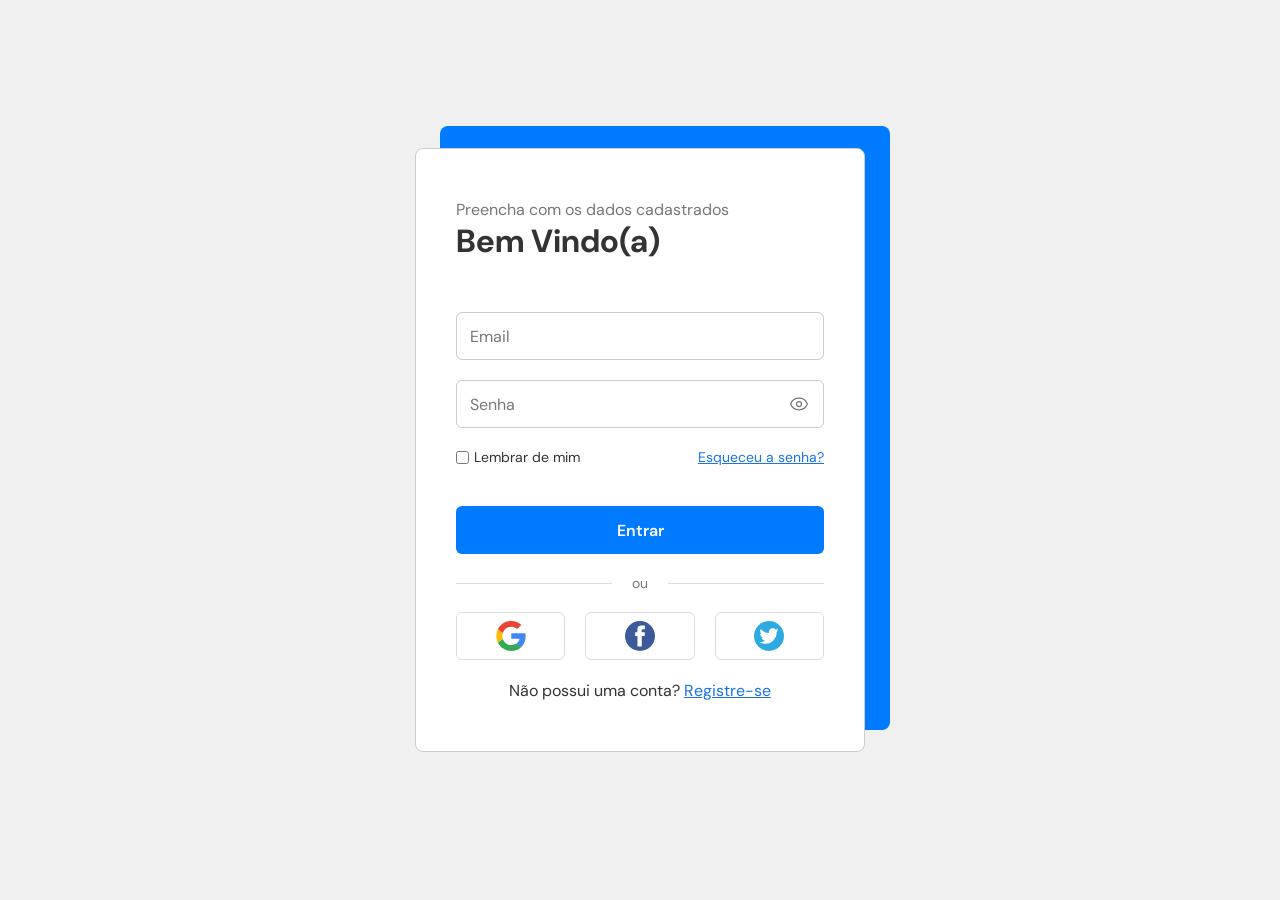
==== index.html @ c7869d56 "Add files via upload" ====
<!DOCTYPE html>
<html lang="pt-BR">
<head>
    <meta charset="UTF-8">
    <meta name="viewport" content="width=device-width, initial-scale=1.0">
    <title>Login Form</title>
    <link rel="stylesheet" href="./assets/css/style.css">
</head>
<body>

    <div class="container">
      
      <div class="form-container">

        <div class="form-header">
          <p>Preencha com os dados cadastrados</p>
          <h1>Bem Vindo(a)</h1>
        </div>

        <form class="form-box">
          
          <div class="input-group">
            <input
              type="email"
              id="email"
              class="input-field"
              placeholder=""
              required
            />
            <label for="email" class="floating-label">Email</label>
          </div>

          <div class="input-group">
            <input
              type="password"
              id="password"
              class="input-field"
              placeholder=""
              required
            />
            <label for="password" class="floating-label">Senha</label>
            
            <div class="eye-icon" onclick="togglePassword()">
              <svg
                xmlns="http://www.w3.org/2000/svg"
                width="24"
                height="24"
                viewBox="0 0 24 24"
                fill="none"
                stroke="currentColor"
                stroke-width="1.5"
                stroke-linecap="round"
                stroke-linejoin="round"
                class="lucide lucide-eye-icon lucide-eye"
              >
                <path d="M2.062 12.348a1 1 0 0 1 0-.696 10.75 10.75 0 0 1 19.876 0 1 1 0 0 1 0 .696 10.75 10.75 0 0 1-19.876 0" />
                <circle cx="12" cy="12" r="3" />
              </svg>
            </div>
          </div>

          <div class="input-group checkbox-group">
            <div class="form-col remember-me">
              <input
                type="checkbox"
                id="remember-me-checkbox"
                class="checkbox-field"
              />
              <label for="remember-me-checkbox">Lembrar de mim</label>
            </div>
            <div class="form-col">
              <a href="#" class="form-link">Esqueceu a senha?</a>
            </div>
          </div>

          <button type="submit" class="form-btn form-btn--submit">
            Entrar
          </button>
        </form>

        <div class="form-divider">
          <p>ou</p>
        </div>

        <div class="form-bottom">
          <div class="form-socials">
            <button class="form-btn form-btn--social">
              <img src="assets/icons/google.svg" class="btn-icon" alt="social icon" />
            </button>
            <button class="form-btn form-btn--social">
              <img src="assets/icons/facebook.svg" class="btn-icon" alt="social icon" />
            </button>
            <button class="form-btn form-btn--social">
              <img src="assets/icons/twitter.svg" class="btn-icon" alt="social icon" />
            </button>
          </div>
          <p>
            Não possui uma conta? <a href="#" class="form-link">Registre-se</a>
          </p>
        </div>

      </div>
    </div>

    <script>
      function togglePassword() {
        const passwordInput = document.getElementById("password");
        const eyeIcon = document.querySelector(".eye-icon");

        // Se o input for do tipo password, muda para text (revelando a senha) e substitui o ícone para o olho cortado (eye-off)
        if (passwordInput.type === "password") {
          passwordInput.type = "text";
          eyeIcon.innerHTML = `<svg xmlns="http://www.w3.org/2000/svg" width="24" height="24" viewBox="0 0 24 24" fill="none" stroke="currentColor" stroke-width="1.5" stroke-linecap="round" stroke-linejoin="round" class="lucide lucide-eye-off-icon lucide-eye-off"><path d="M10.733 5.076a10.744 10.744 0 0 1 11.205 6.575 1 1 0 0 1 0 .696 10.747 10.747 0 0 1-1.444 2.49"/><path d="M14.084 14.158a3 3 0 0 1-4.242-4.242"/><path d="M17.479 17.499a10.75 10.75 0 0 1-15.417-5.151 1 1 0 0 1 0-.696 10.75 10.75 0 0 1 4.446-5.143"/><path d="m2 2 20 20"/></svg>`;
        } else {
          // Caso contrário, volta a esconder a senha e restaura o ícone original de olho aberto
          passwordInput.type = "password";
          eyeIcon.innerHTML = `<svg xmlns="http://www.w3.org/2000/svg" width="24" height="24" viewBox="0 0 24 24" fill="none" stroke="currentColor" stroke-width="1.5" stroke-linecap="round" stroke-linejoin="round" class="lucide lucide-eye-icon lucide-eye"><path d="M2.062 12.348a1 1 0 0 1 0-.696 10.75 10.75 0 0 1 19.876 0 1 1 0 0 1 0 .696 10.75 10.75 0 0 1-19.876 0"/><circle cx="12" cy="12" r="3"/></svg>`;
        }
      }
    </script>
  </body>
</html>
---- assets/css/style.css ----
/* Importação da fonte padrão do Google Fonts (DM Sans) */
@import url("https://fonts.googleapis.com/css2?family=DM+Sans:ital,opsz,wght@0,9..40,100..1000;1,9..40,100..1000&display=swap");

/* Definição de variáveis globais de cor para facilitar a manutenção do tema */
:root {
  --color-background: #f0f0f0;
  --color-text: #333;
  --color-border: #ccc;
  --color-placeholder: #777;
  --color-primary: #007bff;
  --color-primary-hover: #0056b3;
  --color-link: #1a73e8;
  --color-divider: #ddd;
  --color-social-hover: #f0f0f0;
  --color-floating-label: #5f6368;
  --color-white: #fff;
}

/* Reset básico de margens, preenchimentos e definição de box-sizing para o layout */
* {
  margin: 0;
  padding: 0;
  box-sizing: border-box;
  font-family: "DM sans", sans-serif;
}

/* Configurações básicas do corpo da página */
body {
  background-color: var(--color-background);
  color: var(--color-text);
}

/* Container flexbox para centralizar o formulário vertical e horizontalmente */
.container {
  display: flex;
  align-items: center;
  justify-content: center;
  height: 100vh;
  padding: 20px;
}

/* Estilização do card/caixa branca que contém o formulário */
.form-container {
  position: relative;
  background-color: var(--color-white);
  padding: 50px 40px;
  width: 100%;
  max-width: 450px;
  border-radius: 8px;
  border: 1px solid var(--color-border);
  overflow: hidden;
  box-shadow: 25px -22px var(--color-primary);
}

/* Alinhamento do cabeçalho do formulário */
.form-header {
  position: relative;
}

.form-header p {
  color: var(--color-placeholder);
}

.form-header h1 {
  font-size: 32px;
}

/* Espaçamento e direção do bloco do formulário */
.form-box {
  display: flex;
  flex-direction: column;
  gap: 20px;
  margin-top: 50px;
}

/* Posicionamento relativo essencial para as labels flutuantes e ícones internos */
.input-group {
  position: relative;
  display: flex;
}

/* Estilização geral dos campos de texto (input) */
.input-field {
  height: 48px;
  padding-inline: 14px;
  border: 1px solid var(--color-border);
  border-radius: 6px;
  width: 100%;
  outline: none;
}

/* Adiciona um recuo extra à direita no campo de senha para o texto não sobrepor o ícone do olho */
#password {
  padding-right: 40px;
}

/* Posição inicial da Label Flutuante (dentro do input, simulando um placeholder) */
.floating-label {
  position: absolute;
  top: 50%;
  left: 8px;
  transform: translateY(-50%);
  color: var(--color-placeholder);
  background-color: var(--color-white);
  padding-inline: 6px;
  transition: all 0.3s ease;
  pointer-events: none; /* Garante que o clique passe direto para o input */
}

/* Efeito de flutuação: Quando o input ganha foco ou quando já possui texto digitado */
.input-field:focus ~ .floating-label,
.input-field:not(:placeholder-shown) ~ .floating-label {
  top: 0;
  left: 8px;
  transform: translateY(-50%);
  font-size: 12px;
  color: var(--color-primary);
}

/* Altera a cor da borda do input ativo */
.input-field:focus {
  border-color: var(--color-primary);
}

/* Mantém uma cor neutra para a label caso o input não esteja focado mas possua texto */
.input-field:not(:focus):not(:placeholder-shown) ~ .floating-label {
  color: var(--color-floating-label);
}

/* Posicionamento fixo do ícone do olho no canto direito do input de senha */
.eye-icon {
  position: absolute;
  right: 15px;
  display: flex;
  top: 50%;
  transform: translateY(-50%);
}

.eye-icon svg {
  width: 20px;
  height: 20px;
  cursor: pointer;
  color: var(--color-placeholder);
}

/* Organização do alinhamento do "Remember me" e do link "Forgot password?" */
.checkbox-group {
  display: flex;
  justify-content: space-between;
  gap: 10px;
  font-size: 14px;
}

.remember-me {
  display: flex;
  align-items: center;
  gap: 5px;
}

/* Estilos de base compartilhados por todos os botões do formulário */
.form-btn {
  display: flex;
  justify-content: center;
  align-items: center;
  gap: 10px;
  height: 48px;
  background: none;
  border: none;
  border-radius: 6px;
  cursor: pointer;
  padding-inline: 8px;
}

/* Estilo específico do botão de Submit (Sign In) */
.form-btn--submit {
  background-color: var(--color-primary);
  color: var(--color-white);
  font-size: 16px;
  font-weight: 600;
  margin-top: 20px;
  transition: background-color 0.3s ease;
}

.form-btn--submit:hover {
  background-color: var(--color-primary-hover);
}

/* Estruturação da seção de redes sociais na base do card */
.form-bottom {
  display: flex;
  flex-direction: column;
  justify-content: center;
  align-items: center;
  gap: 20px;
  margin-top: 20px;
}

/* Cria as linhas horizontais decorativas ao redor do texto "Or" */
.form-divider {
  display: flex;
  align-items: center;
  gap: 20px;
  font-size: 14px;
  color: var(--color-placeholder);
  margin-top: 20px;
}

.form-divider:before,
.form-divider::after {
  content: "";
  flex: 1;
  height: 1px;
  background-color: var(--color-divider);
}

/* Alinhamento em grade de 3 colunas iguais para os botões de login social */
.form-socials {
  width: 100%;
  display: grid;
  grid-template-columns: repeat(3, 1fr);
  gap: 20px;
}

/* Estilização individual dos botões sociais */
.form-btn--social {
  border: 1px solid var(--color-divider);
  transition: 0.3s ease;
}

.form-btn--social:hover {
  background-color: var(--color-social-hover);
}

.btn-icon {
  width: 30px;
}

/* Estilização padrão dos links do formulário */
.form-link {
  color: var(--color-link);
}

.form-link:hover {
  text-decoration: none;
}

/* Responsividade: Ajusta os espaçamentos internos para telas de celulares menores */
@media (max-width: 480px) {
  .form-container {
    padding: 60px 30px;
  }
}
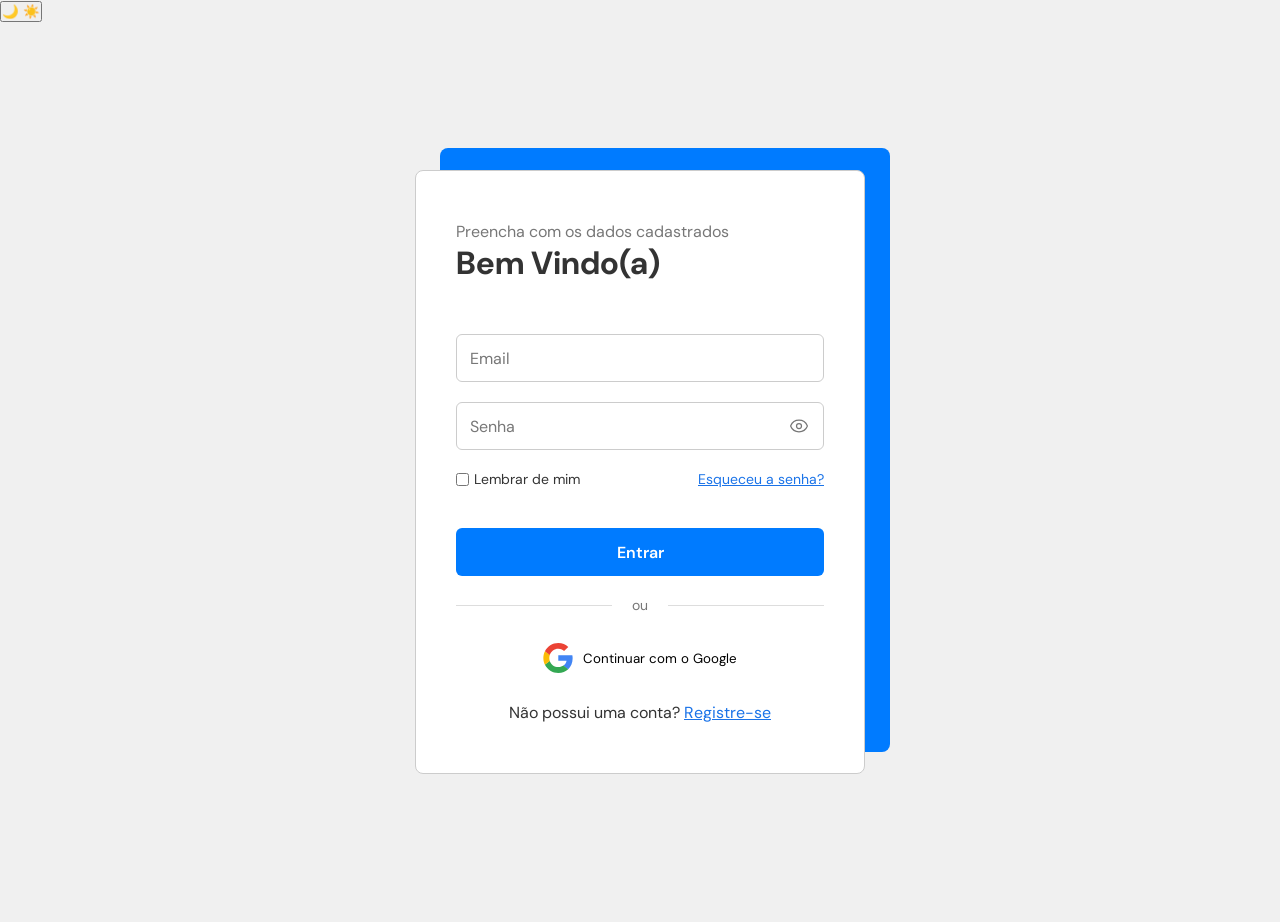
==== commit 58a05eee: "Add files via upload" ====
--- a/index.html
+++ b/index.html
@@ -5,9 +5,14 @@
     <meta name="viewport" content="width=device-width, initial-scale=1.0">
     <title>Login Form</title>
     <link rel="stylesheet" href="./assets/css/style.css">
+    <script src="assets/js/main.js" defer></script>
 </head>
 <body>
 
+  <button id="theme-toggle" class="theme-toggle-btn" onclick="toggleTheme()" aria-label="Alternar tema">
+      <span class="icon-moon">🌙</span>
+      <span class="icon-sun">☀️</span>
+  </button>
     <div class="container">
       
       <div class="form-container">
@@ -83,17 +88,11 @@
         </div>
 
         <div class="form-bottom">
-          <div class="form-socials">
-            <button class="form-btn form-btn--social">
-              <img src="assets/icons/google.svg" class="btn-icon" alt="social icon" />
-            </button>
-            <button class="form-btn form-btn--social">
-              <img src="assets/icons/facebook.svg" class="btn-icon" alt="social icon" />
-            </button>
-            <button class="form-btn form-btn--social">
-              <img src="assets/icons/twitter.svg" class="btn-icon" alt="social icon" />
-            </button>
-          </div>
+          <button class="form-btn form-btn--google">
+            <img src="assets/icons/google.svg" class="btn-icon" alt="Ícone do Google" />
+            Continuar com o Google
+          </button>
+          
           <p>
             Não possui uma conta? <a href="#" class="form-link">Registre-se</a>
           </p>
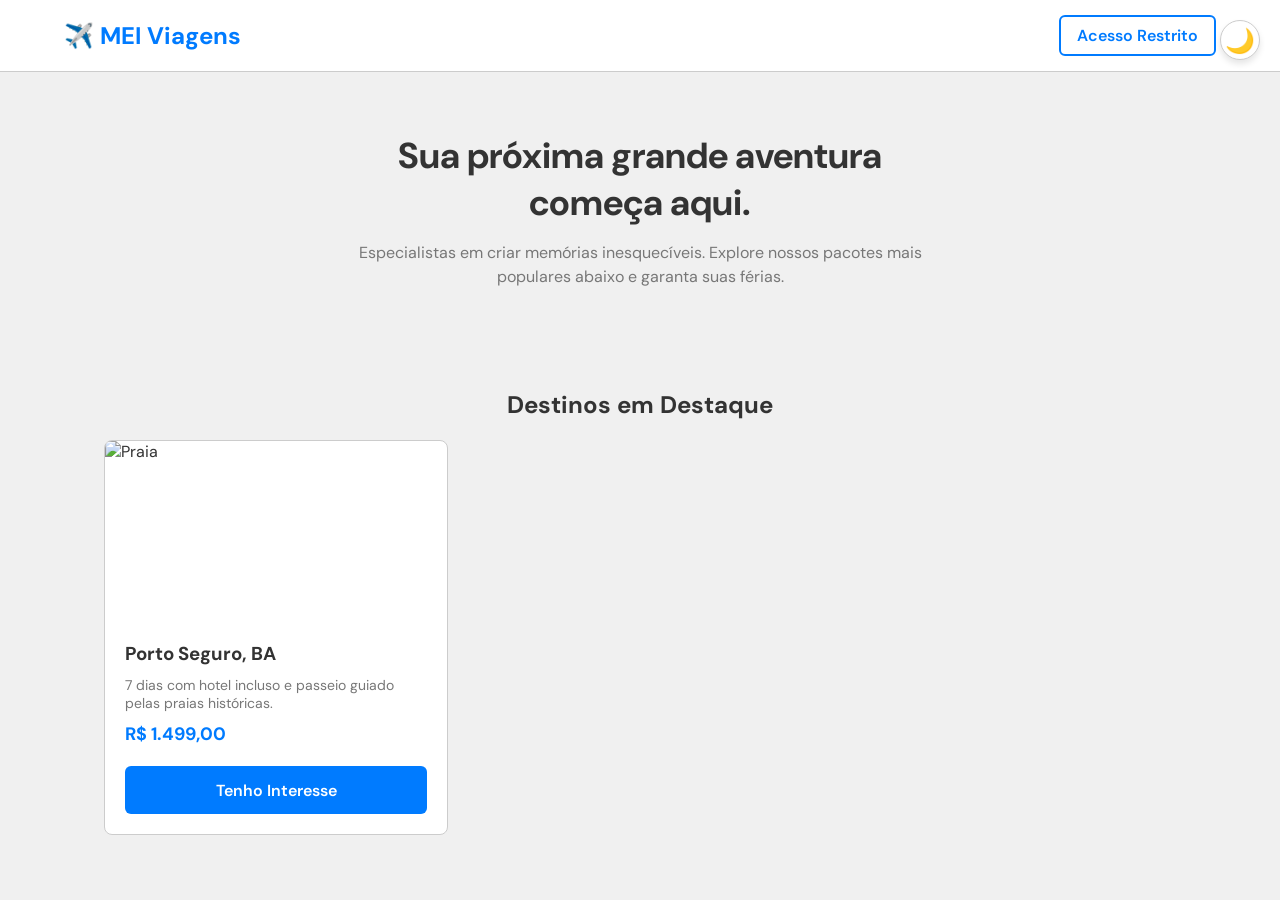
==== commit dddf4790: "V 1.2" ====
--- a/index.html
+++ b/index.html
@@ -3,119 +3,48 @@
 <head>
     <meta charset="UTF-8">
     <meta name="viewport" content="width=device-width, initial-scale=1.0">
-    <title>Login Form</title>
+    <title>MEI Viagens - Descubra o Mundo</title>
     <link rel="stylesheet" href="./assets/css/style.css">
     <script src="assets/js/main.js" defer></script>
 </head>
 <body>
 
-  <button id="theme-toggle" class="theme-toggle-btn" onclick="toggleTheme()" aria-label="Alternar tema">
-      <span class="icon-moon">🌙</span>
-      <span class="icon-sun">☀️</span>
-  </button>
-    <div class="container">
-      
-      <div class="form-container">
+    <button id="theme-toggle" class="theme-toggle-btn" onclick="toggleTheme()" aria-label="Alternar tema">
+        <span class="icon-moon">🌙</span>
+        <span class="icon-sun">☀️</span>
+    </button>
 
-        <div class="form-header">
-          <p>Preencha com os dados cadastrados</p>
-          <h1>Bem Vindo(a)</h1>
-        </div>
+    <header class="public-header">
+        <div class="logo">✈️ MEI Viagens</div>
+        <nav>
+            <a href="login.html" class="btn-outline">Acesso Restrito</a>
+        </nav>
+    </header>
 
-        <form class="form-box">
-          
-          <div class="input-group">
-            <input
-              type="email"
-              id="email"
-              class="input-field"
-              placeholder=""
-              required
-            />
-            <label for="email" class="floating-label">Email</label>
-          </div>
+    <main>
+        <section class="hero-section">
+            <div class="hero-content">
+                <h1>Sua próxima grande aventura começa aqui.</h1>
+                <p>Especialistas em criar memórias inesquecíveis. Explore nossos pacotes mais populares abaixo e garanta suas férias.</p>
+            </div>
+        </section>
 
-          <div class="input-group">
-            <input
-              type="password"
-              id="password"
-              class="input-field"
-              placeholder=""
-              required
-            />
-            <label for="password" class="floating-label">Senha</label>
+        <section class="public-packages">
+            <h2 class="section-title" style="text-align: center;">Destinos em Destaque</h2>
             
-            <div class="eye-icon" onclick="togglePassword()">
-              <svg
-                xmlns="http://www.w3.org/2000/svg"
-                width="24"
-                height="24"
-                viewBox="0 0 24 24"
-                fill="none"
-                stroke="currentColor"
-                stroke-width="1.5"
-                stroke-linecap="round"
-                stroke-linejoin="round"
-                class="lucide lucide-eye-icon lucide-eye"
-              >
-                <path d="M2.062 12.348a1 1 0 0 1 0-.696 10.75 10.75 0 0 1 19.876 0 1 1 0 0 1 0 .696 10.75 10.75 0 0 1-19.876 0" />
-                <circle cx="12" cy="12" r="3" />
-              </svg>
+            <div class="cards-grid" id="public-grid">
+                <div class="travel-card">
+                    <img src="https://images.unsplash.com/photo-1507525428034-b723cf961d3e?w=500" alt="Praia" class="card-img">
+                    <div class="card-content">
+                        <h3>Porto Seguro, BA</h3>
+                        <p class="card-desc">7 dias com hotel incluso e passeio guiado pelas praias históricas.</p>
+                        <p class="card-price">R$ 1.499,00</p>
+                        <button class="form-btn form-btn--submit" style="margin-top: 10px;">Tenho Interesse</button>
+                    </div>
+                </div>
             </div>
-          </div>
+        </section>
+    </main>
 
-          <div class="input-group checkbox-group">
-            <div class="form-col remember-me">
-              <input
-                type="checkbox"
-                id="remember-me-checkbox"
-                class="checkbox-field"
-              />
-              <label for="remember-me-checkbox">Lembrar de mim</label>
-            </div>
-            <div class="form-col">
-              <a href="#" class="form-link">Esqueceu a senha?</a>
-            </div>
-          </div>
-
-          <button type="submit" class="form-btn form-btn--submit">
-            Entrar
-          </button>
-        </form>
-
-        <div class="form-divider">
-          <p>ou</p>
-        </div>
-
-        <div class="form-bottom">
-          <button class="form-btn form-btn--google">
-            <img src="assets/icons/google.svg" class="btn-icon" alt="Ícone do Google" />
-            Continuar com o Google
-          </button>
-          
-          <p>
-            Não possui uma conta? <a href="#" class="form-link">Registre-se</a>
-          </p>
-        </div>
-
-      </div>
-    </div>
-
-    <script>
-      function togglePassword() {
-        const passwordInput = document.getElementById("password");
-        const eyeIcon = document.querySelector(".eye-icon");
-
-        // Se o input for do tipo password, muda para text (revelando a senha) e substitui o ícone para o olho cortado (eye-off)
-        if (passwordInput.type === "password") {
-          passwordInput.type = "text";
-          eyeIcon.innerHTML = `<svg xmlns="http://www.w3.org/2000/svg" width="24" height="24" viewBox="0 0 24 24" fill="none" stroke="currentColor" stroke-width="1.5" stroke-linecap="round" stroke-linejoin="round" class="lucide lucide-eye-off-icon lucide-eye-off"><path d="M10.733 5.076a10.744 10.744 0 0 1 11.205 6.575 1 1 0 0 1 0 .696 10.747 10.747 0 0 1-1.444 2.49"/><path d="M14.084 14.158a3 3 0 0 1-4.242-4.242"/><path d="M17.479 17.499a10.75 10.75 0 0 1-15.417-5.151 1 1 0 0 1 0-.696 10.75 10.75 0 0 1 4.446-5.143"/><path d="m2 2 20 20"/></svg>`;
-        } else {
-          // Caso contrário, volta a esconder a senha e restaura o ícone original de olho aberto
-          passwordInput.type = "password";
-          eyeIcon.innerHTML = `<svg xmlns="http://www.w3.org/2000/svg" width="24" height="24" viewBox="0 0 24 24" fill="none" stroke="currentColor" stroke-width="1.5" stroke-linecap="round" stroke-linejoin="round" class="lucide lucide-eye-icon lucide-eye"><path d="M2.062 12.348a1 1 0 0 1 0-.696 10.75 10.75 0 0 1 19.876 0 1 1 0 0 1 0 .696 10.75 10.75 0 0 1-19.876 0"/><circle cx="12" cy="12" r="3"/></svg>`;
-        }
-      }
-    </script>
-  </body>
+</body>
 </html>
--- a/assets/css/style.css
+++ b/assets/css/style.css
@@ -14,6 +14,26 @@
   --color-social-hover: #f0f0f0;
   --color-floating-label: #5f6368;
   --color-white: #fff;
+  --color-background-btn-google: #f0f0f0;
+  --color-border-btn-google: #ccc;
+  
+}
+
+.dark-mode {
+  --color-background: #0f0f0f;
+  --color-text: #b5b5b5;
+  --color-border: #333333;
+  --color-placeholder: #858585;
+  --color-primary: #137cec;
+  --color-primary-hover: #4497f0;
+  --color-link: #2672d6;
+  --color-divider: #222222;
+  --color-social-hover: #0f0f0f;
+  --color-floating-label: #8f9397;
+  --color-white: #333333;
+  --color-background-btn-google: #0f0f0f;
+  --color-border-btn-google: #4c4c4c;
+
 }
 
 /* Reset básico de margens, preenchimentos e definição de box-sizing para o layout */
@@ -101,7 +121,8 @@
   left: 8px;
   transform: translateY(-50%);
   color: var(--color-placeholder);
-  background-color: var(--color-white);
+  background-color: white;
+  border-radius: 8px;
   padding-inline: 6px;
   transition: all 0.3s ease;
   pointer-events: none; /* Garante que o clique passe direto para o input */
@@ -214,21 +235,19 @@
 }
 
 /* Alinhamento em grade de 3 colunas iguais para os botões de login social */
-.form-socials {
+.form-btn--google {
   width: 100%;
-  display: grid;
-  grid-template-columns: repeat(3, 1fr);
-  gap: 20px;
-}
-
-/* Estilização individual dos botões sociais */
-.form-btn--social {
-  border: 1px solid var(--color-divider);
-  transition: 0.3s ease;
-}
-
-.form-btn--social:hover {
-  background-color: var(--color-social-hover);
+  border: 1px solid var(--color-border-btn-google);
+  color: var(--color-text); /* Adapta a cor da letra pro Dark Mode */
+  font-size: 15px;
+  font-weight: 500;
+  transition: background-color 0.3s ease;
+  margin-bottom: 15px;
+}
+
+/* Efeito ao passar o mouse */
+.form-btn--google:hover {
+  background-color: var(--color-background-btn-google);
 }
 
 .btn-icon {
@@ -247,6 +266,248 @@
 /* Responsividade: Ajusta os espaçamentos internos para telas de celulares menores */
 @media (max-width: 480px) {
   .form-container {
-    padding: 60px 30px;
+    padding: 40px 20px;
+    box-shadow: 10px -10px var(--color-primary);
   }
-}+}
+
+.theme-toggle-btn {
+  /* Posicionamento Fixo no canto superior direito */
+  position: fixed;
+  top: 20px;
+  right: 20px;
+  
+  /* Formato Redondo */
+  width: 40px;
+  height: 40px;
+  border-radius: 50%; /* Perfeitamente redondo */
+  
+  /* Aparência e Cores (usam suas variáveis CSS) */
+  background-color: var(--color-white); /* Fundo branco no light, preto no dark */
+  border: 1px solid var(--color-border); /* Borda cinza suave */
+  cursor: pointer;
+  
+  /* Centralização dos Ícones (Emojis) */
+  display: flex;
+  align-items: center;
+  justify-content: center;
+  font-size: 24px; /* Tamanho do emoji */
+  
+  /* Garante que o botão fique em cima de TUDO (form, sombras, etc) */
+  z-index: 1000;
+  
+  /* Transição suave ao passar o mouse */
+  transition: all 0.3s ease;
+  
+  /* Remove contorno padrão do navegador */
+  outline: none;
+  
+  /* Adiciona uma sombra suave para dar profundidade */
+  box-shadow: 0 4px 6px rgba(0,0,0,0.1);
+}
+
+/* Efeito de Hover (passar o mouse) */
+.theme-toggle-btn:hover {
+  background-color: var(--color-background); /* Fundo cinza claro no light */
+  transform: scale(1.05); /* Pulsa levemente */
+}
+
+/* ------------------------------------------------------------
+   Lógica de exibição dos Ícones (Light/Dark Mode)
+   ------------------------------------------------------------ */
+
+/* Padrão (Light Mode): Mostra a Lua, esconde o Sol */
+.theme-toggle-btn .icon-sun {
+  display: none;
+}
+
+.theme-toggle-btn .icon-moon {
+  display: block;
+}
+
+/* Quando o corpo da página tiver a classe '.dark-mode': Inverte */
+body.dark-mode .theme-toggle-btn .icon-moon {
+  display: none;
+}
+
+body.dark-mode .theme-toggle-btn .icon-sun {
+  display: block;
+}
+
+/* ============================================================
+   ESTILOS EXCLUSIVOS DO DASHBOARD
+   ============================================================ */
+
+.dashboard-header {
+  display: flex;
+  justify-content: space-between;
+  align-items: center;
+  padding: 20px 40px;
+  background-color: var(--color-white);
+  border-bottom: 1px solid var(--color-border);
+}
+
+.dashboard-main {
+  display: flex;
+  flex-direction: column; /* Celular primeiro: um embaixo do outro */
+  gap: 40px;
+  padding: 40px 20px;
+  max-width: 1200px;
+  margin: 0 auto;
+}
+
+/* Ajuste para remover a sombra gigante do formulário dentro do painel */
+.dashboard-box {
+  box-shadow: none !important;
+  max-width: 100%;
+}
+
+.section-title {
+  margin-bottom: 20px;
+}
+
+/* Grid de Cards de Viagem */
+.cards-grid {
+  display: grid;
+  grid-template-columns: repeat(auto-fill, minmax(280px, 1fr));
+  gap: 20px;
+}
+
+/* Estilização do Card de Viagem */
+.travel-card {
+  background-color: var(--color-white);
+  border: 1px solid var(--color-border);
+  border-radius: 8px;
+  overflow: hidden;
+  display: flex;
+  flex-direction: column;
+}
+
+.card-img {
+  width: 100%;
+  height: 180px;
+  object-fit: cover;
+}
+
+.card-content {
+  padding: 20px;
+  display: flex;
+  flex-direction: column;
+  gap: 10px;
+  flex-grow: 1;
+}
+
+.card-desc {
+  font-size: 14px;
+  color: var(--color-placeholder);
+  flex-grow: 1;
+}
+
+.card-price {
+  font-size: 18px;
+  font-weight: bold;
+  color: var(--color-primary);
+}
+
+/* Botões de Ação do Card */
+.card-actions {
+  display: flex;
+  gap: 10px;
+  margin-top: 10px;
+}
+
+.btn-action {
+  flex: 1;
+  padding: 8px;
+  border: 1px solid var(--color-border);
+  border-radius: 4px;
+  background: none;
+  cursor: pointer;
+  font-weight: 500;
+  color: var(--color-text);
+  transition: background 0.2s;
+}
+
+.btn-edit:hover { background-color: rgba(0, 123, 255, 0.1); }
+.btn-delete:hover { background-color: rgba(220, 53, 69, 0.1); }
+
+/* RESPONSIVIDADE DESKTOP: Lado a Lado */
+@media (min-width: 900px) {
+  .dashboard-main {
+    flex-direction: row;
+    align-items: flex-start;
+  }
+  .crud-form-section {
+    flex: 1;
+    position: sticky;
+    top: 40px; /* Formulário rola junto com a tela */
+  }
+  .crud-list-section {
+    flex: 2;
+  }
+}
+
+/* ============================================================
+   ESTILOS DA PÁGINA PÚBLICA (INDEX)
+   ============================================================ */
+
+.public-header {
+  display: flex;
+  justify-content: space-between;
+  align-items: center;
+  padding: 20px 5%;
+  background-color: var(--color-white);
+  border-bottom: 1px solid var(--color-border);
+}
+
+.public-header .logo {
+  font-size: 24px;
+  font-weight: bold;
+  color: var(--color-primary);
+}
+
+/* Botão de Acesso Restrito */
+.btn-outline {
+  padding: 8px 16px;
+  border: 2px solid var(--color-primary);
+  color: var(--color-primary);
+  border-radius: 6px;
+  text-decoration: none;
+  font-weight: 600;
+  transition: all 0.3s ease;
+}
+
+.btn-outline:hover {
+  background-color: var(--color-primary);
+  color: #fff;
+}
+
+/* Seção de Apresentação (Hero) */
+.hero-section {
+  padding: 60px 20px;
+  text-align: center;
+  background-color: var(--color-background);
+}
+
+.hero-content {
+  max-width: 600px;
+  margin: 0 auto;
+}
+
+.hero-content h1 {
+  font-size: 36px;
+  margin-bottom: 15px;
+}
+
+.hero-content p {
+  color: var(--color-placeholder);
+  font-size: 16px;
+  line-height: 1.5;
+}
+
+.public-packages {
+  padding: 40px 5%;
+  max-width: 1200px;
+  margin: 0 auto;
+}
+
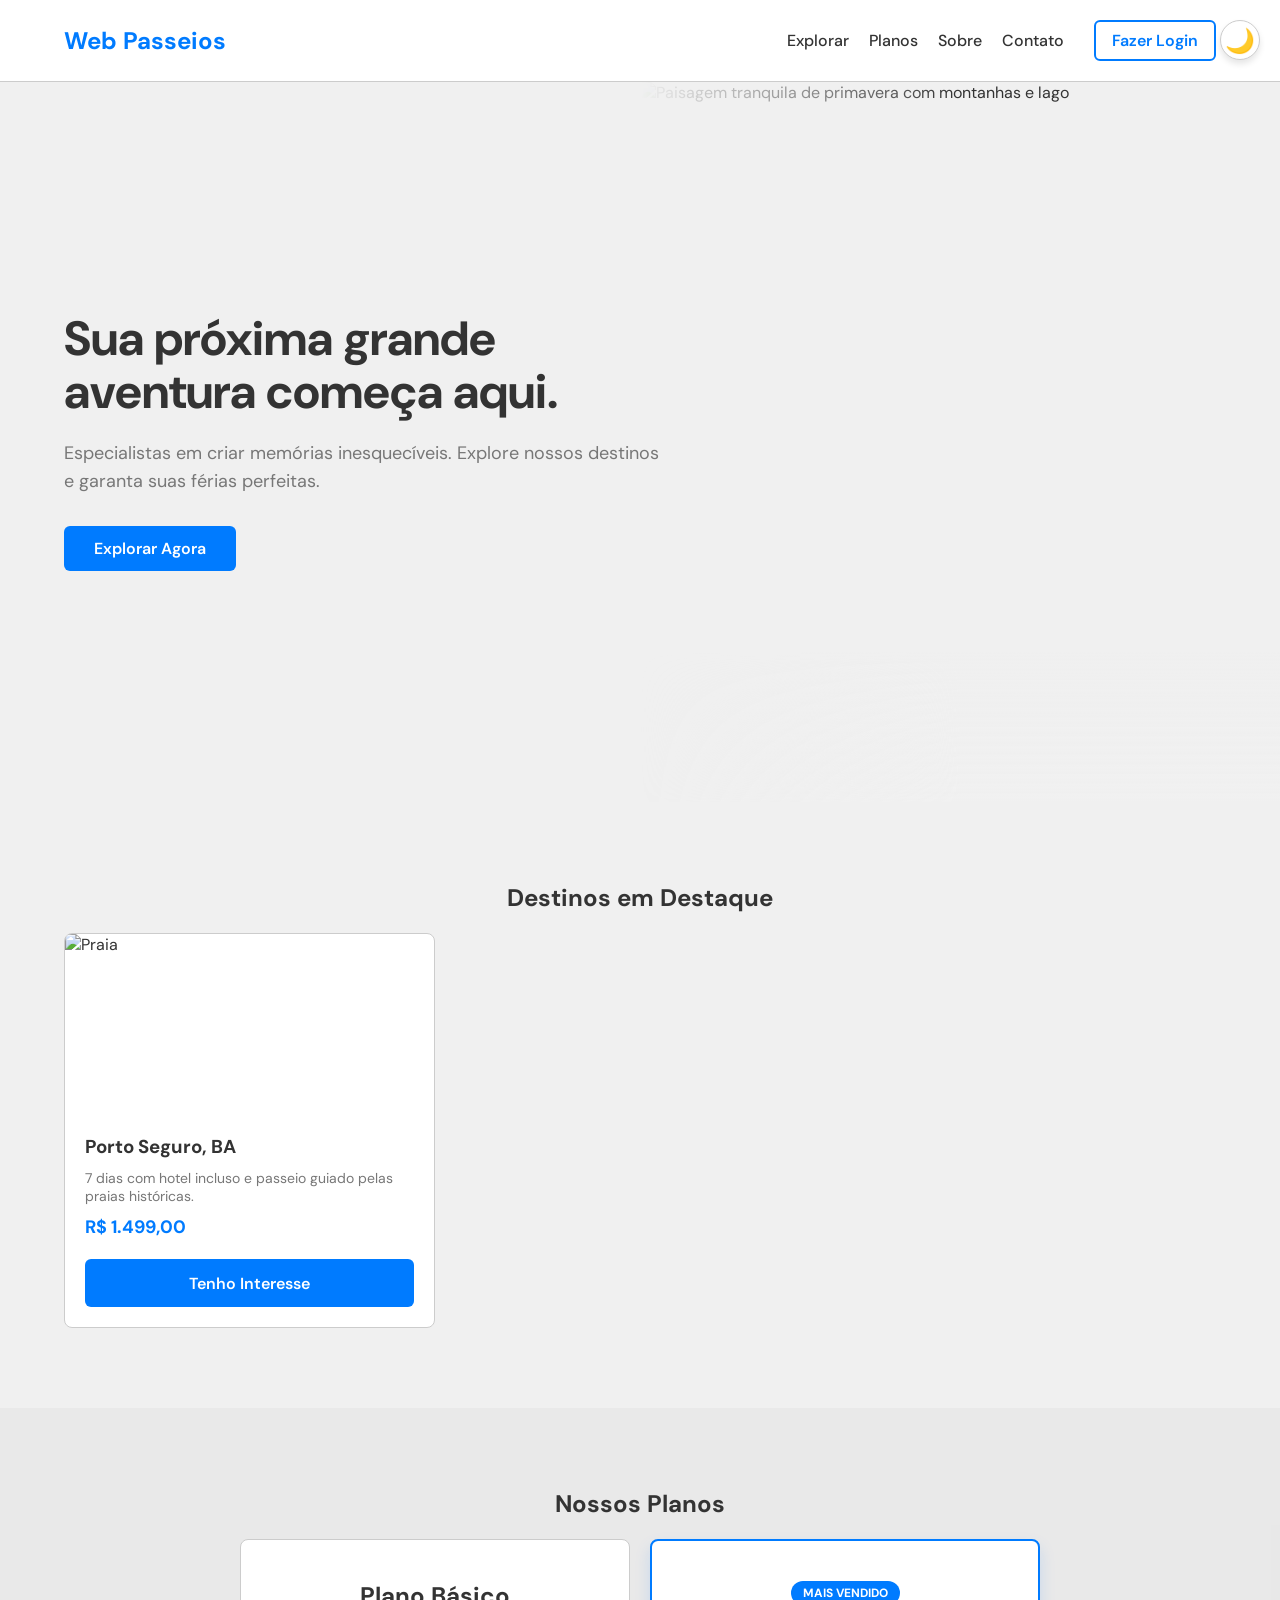
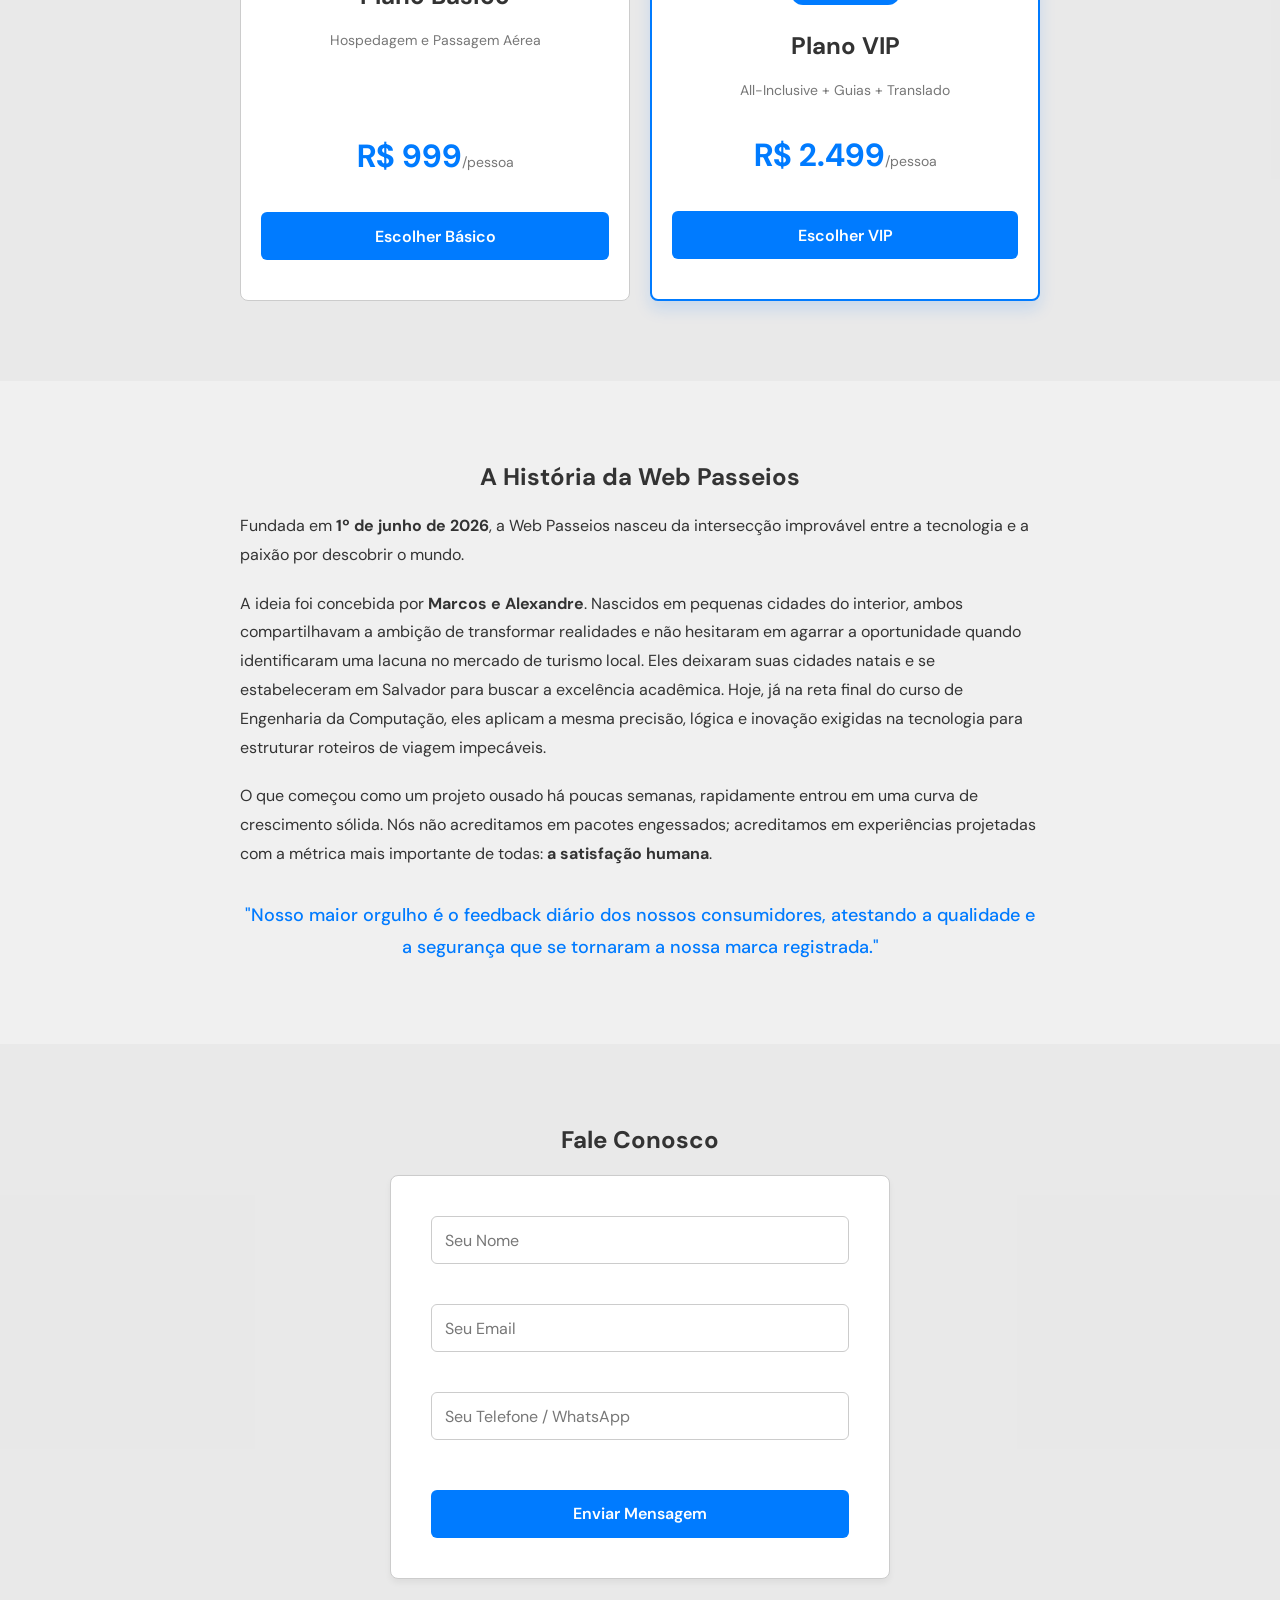
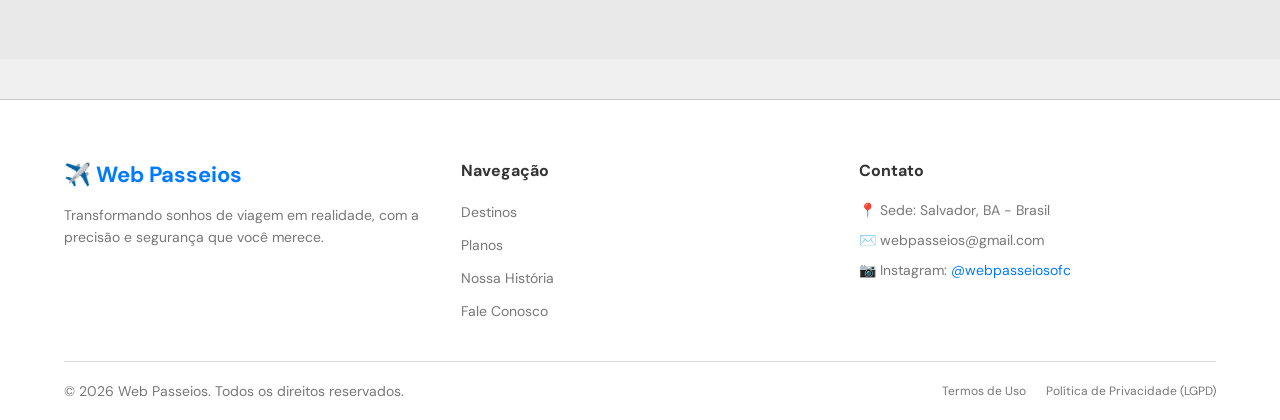
==== commit 673952ed: "v 1.3" ====
--- a/index.html
+++ b/index.html
@@ -15,21 +15,46 @@
     </button>
 
     <header class="public-header">
-        <div class="logo">✈️ MEI Viagens</div>
-        <nav>
-            <a href="login.html" class="btn-outline">Acesso Restrito</a>
+        <div class="logo">Web Passeios</div>
+        
+        <nav class="header-nav">
+            <ul class="nav-links">
+                <li><a href="#explorar">Explorar</a></li>
+                <li><a href="#planos">Planos</a></li>
+                <li><a href="#sobre">Sobre</a></li>
+                <li><a href="#contato">Contato</a></li>
+            </ul>
+            
+            <div class="auth-container">
+                <a href="login.html" id="nav-btn-login" class="btn-outline">Fazer Login</a>
+
+                <div id="nav-user-profile" class="user-profile" style="display: none;">
+                    <span id="nav-user-email" class="user-email">usuario@email.com</span>
+                    <button id="nav-btn-logout" class="btn-logout-text">Sair</button>
+                </div>
+            </div>
         </nav>
     </header>
 
     <main>
         <section class="hero-section">
-            <div class="hero-content">
-                <h1>Sua próxima grande aventura começa aqui.</h1>
-                <p>Especialistas em criar memórias inesquecíveis. Explore nossos pacotes mais populares abaixo e garanta suas férias.</p>
+            
+            <div class="hero-bg-image">
+                <img src="https://img.freepik.com/fotos-gratis/paisagem-tranquila-da-primavera-paisagem-manha-verde_1417-1019.jpg" alt="Paisagem tranquila de primavera com montanhas e lago">
+            </div>
+
+            <div class="hero-container">
+                <div class="hero-text">
+                    <h1>Sua próxima grande aventura começa aqui.</h1>
+                    <p>Especialistas em criar memórias inesquecíveis. Explore nossos destinos e garanta suas férias perfeitas.</p>
+                    <a href="#explorar" class="btn-outline" style="display: inline-block; margin-top: 30px; background-color: var(--color-primary); color: white; border: none; padding: 12px 30px; font-size: 16px;">
+                        Explorar Agora
+                    </a>
+                </div>
             </div>
         </section>
 
-        <section class="public-packages">
+        <section id="explorar" class="page-section">
             <h2 class="section-title" style="text-align: center;">Destinos em Destaque</h2>
             
             <div class="cards-grid" id="public-grid">
@@ -42,9 +67,122 @@
                         <button class="form-btn form-btn--submit" style="margin-top: 10px;">Tenho Interesse</button>
                     </div>
                 </div>
+                </div>
+        </section>
+
+        <section id="planos" class="page-section bg-alt">
+            <h2 class="section-title" style="text-align: center;">Nossos Planos</h2>
+            <div class="cards-grid" style="max-width: 800px; margin: 0 auto;">
+                
+                <div class="plan-card">
+                    <div class="card-content" style="align-items: center; text-align: center; padding: 40px 20px;">
+                        <h3 style="font-size: 24px; margin-bottom: 10px;">Plano Básico</h3>
+                        <p class="card-desc">Hospedagem e Passagem Aérea</p>
+                        <p class="card-price" style="font-size: 32px; margin: 25px 0;">R$ 999<span style="font-size: 14px; font-weight: normal; color: var(--color-placeholder);">/pessoa</span></p>
+                        <button class="form-btn form-btn--submit" style="width: 100%; margin-top: auto;">Escolher Básico</button>
+                    </div>
+                </div>
+
+                <div class="plan-card plan-card--highlight">
+                    <div class="card-content" style="align-items: center; text-align: center; padding: 40px 20px;">
+                        <div style="background: var(--color-primary); color: white; padding: 4px 12px; border-radius: 20px; font-size: 12px; font-weight: bold; margin-bottom: 15px; text-transform: uppercase;">Mais Vendido</div>
+                        
+                        <h3 style="font-size: 24px; margin-bottom: 10px;">Plano VIP</h3>
+                        <p class="card-desc">All-Inclusive + Guias + Translado</p>
+                        <p class="card-price" style="font-size: 32px; margin: 25px 0;">R$ 2.499<span style="font-size: 14px; font-weight: normal; color: var(--color-placeholder);">/pessoa</span></p>
+                        <button class="form-btn form-btn--submit" style="width: 100%; margin-top: auto;">Escolher VIP</button>
+                    </div>
+                </div>
+
             </div>
+        </section>
+
+        <section id="sobre" class="page-section">
+            <h2 class="section-title" style="text-align: center;">A História da Web Passeios</h2>
+            
+            <div style="max-width: 800px; margin: 0 auto; color: var(--color-text); line-height: 1.8; font-size: 16px;">
+                
+                <p style="margin-bottom: 20px;">
+                    Fundada em <strong>1º de junho de 2026</strong>, a Web Passeios nasceu da intersecção improvável entre a tecnologia e a paixão por descobrir o mundo. 
+                </p>
+
+                <p style="margin-bottom: 20px;">
+                    A ideia foi concebida por <strong>Marcos e Alexandre</strong>. Nascidos em pequenas cidades do interior, ambos compartilhavam a ambição de transformar realidades e não hesitaram em agarrar a oportunidade quando identificaram uma lacuna no mercado de turismo local. Eles deixaram suas cidades natais e se estabeleceram em Salvador para buscar a excelência acadêmica. Hoje, já na reta final do curso de Engenharia da Computação, eles aplicam a mesma precisão, lógica e inovação exigidas na tecnologia para estruturar roteiros de viagem impecáveis.
+                </p>
+
+                <p style="margin-bottom: 20px;">
+                    O que começou como um projeto ousado há poucas semanas, rapidamente entrou em uma curva de crescimento sólida. Nós não acreditamos em pacotes engessados; acreditamos em experiências projetadas com a métrica mais importante de todas: <strong>a satisfação humana</strong>.
+                </p>
+
+                <p style="font-weight: 500; color: var(--color-primary); text-align: center; font-size: 18px; margin-top: 30px;">
+                    "Nosso maior orgulho é o feedback diário dos nossos consumidores, atestando a qualidade e a segurança que se tornaram a nossa marca registrada."
+                </p>
+
+            </div>
+        </section>
+
+        <section id="contato" class="page-section bg-alt">
+            <h2 class="section-title" style="text-align: center;">Fale Conosco</h2>
+            
+            <form class="form-box contact-form">
+                <div class="input-group">
+                    <input type="text" id="nome-contato" class="input-field" placeholder="" required>
+                    <label for="nome-contato" class="floating-label">Seu Nome</label>
+                </div>
+                
+                <div class="input-group" style="margin-top: 20px;">
+                    <input type="email" id="email-contato" class="input-field" placeholder="" required>
+                    <label for="email-contato" class="floating-label">Seu Email</label>
+                </div>
+
+                <div class="input-group" style="margin-top: 20px;">
+                    <input type="tel" id="telefone-contato" class="input-field" placeholder="" required>
+                    <label for="telefone-contato" class="floating-label">Seu Telefone / WhatsApp</label>
+                </div>
+
+                <button type="submit" class="form-btn form-btn--submit" style="margin-top: 30px; width: 100%;">
+                    Enviar Mensagem
+                </button>
+            </form>
         </section>
     </main>
 
+    <footer class="site-footer">
+        <div class="footer-container">
+            
+            <div class="footer-col">
+                <h3 class="footer-logo">✈️ Web Passeios</h3>
+                <p class="footer-desc">Transformando sonhos de viagem em realidade, com a precisão e segurança que você merece.</p>
+            </div>
+            
+            <div class="footer-col">
+                <h4>Navegação</h4>
+                <ul class="footer-links">
+                    <li><a href="#explorar">Destinos</a></li>
+                    <li><a href="#planos">Planos</a></li>
+                    <li><a href="#sobre">Nossa História</a></li>
+                    <li><a href="#contato">Fale Conosco</a></li>
+                </ul>
+            </div>
+
+            <div class="footer-col">
+                <h4>Contato</h4>
+                <ul class="footer-contact">
+                    <li>📍 Sede: Salvador, BA - Brasil</li>
+                    <li>✉️ webpasseios@gmail.com</li>
+                    <li>📷 Instagram: <a href="#" style="color: var(--color-primary);">@webpasseiosofc</a></li>
+                </ul>
+            </div>
+        </div>
+        
+        <div class="footer-bottom">
+            <p>&copy; 2026 Web Passeios. Todos os direitos reservados.</p>
+            <div class="footer-legal">
+                <a href="#">Termos de Uso</a>
+                <a href="#">Política de Privacidade (LGPD)</a>
+            </div>
+        </div>
+    </footer>
+
 </body>
 </html>
--- a/assets/css/style.css
+++ b/assets/css/style.css
@@ -1,28 +1,33 @@
-/* Importação da fonte padrão do Google Fonts (DM Sans) */
+/* ==========================================================================
+   1. FONTES E IMPORTAÇÕES
+   ========================================================================== */
 @import url("https://fonts.googleapis.com/css2?family=DM+Sans:ital,opsz,wght@0,9..40,100..1000;1,9..40,100..1000&display=swap");
 
-/* Definição de variáveis globais de cor para facilitar a manutenção do tema */
+/* ==========================================================================
+   2. VARIÁVEIS DE TEMA (CUSTOM PROPERTIES)
+   ========================================================================== */
+/* Tema Claro (Padrão) */
 :root {
   --color-background: #f0f0f0;
-  --color-text: #333;
-  --color-border: #ccc;
-  --color-placeholder: #777;
+  --color-text: #333333;
+  --color-border: #cccccc;
+  --color-placeholder: #777777;
   --color-primary: #007bff;
   --color-primary-hover: #0056b3;
   --color-link: #1a73e8;
-  --color-divider: #ddd;
+  --color-divider: #dddddd;
   --color-social-hover: #f0f0f0;
   --color-floating-label: #5f6368;
-  --color-white: #fff;
+  --color-white: #ffffff;
   --color-background-btn-google: #f0f0f0;
-  --color-border-btn-google: #ccc;
-  
-}
-
+  --color-border-btn-google: #cccccc;
+}
+
+/* Tema Escuro (Ativado via classe no body) */
 .dark-mode {
   --color-background: #0f0f0f;
   --color-text: #b5b5b5;
-  --color-border: #333333;
+  --color-border: #616161;
   --color-placeholder: #858585;
   --color-primary: #137cec;
   --color-primary-hover: #4497f0;
@@ -30,36 +35,288 @@
   --color-divider: #222222;
   --color-social-hover: #0f0f0f;
   --color-floating-label: #8f9397;
-  --color-white: #333333;
+  --color-white: #333333; /* Usado como fundo de caixas no modo escuro */
   --color-background-btn-google: #0f0f0f;
   --color-border-btn-google: #4c4c4c;
-
-}
-
-/* Reset básico de margens, preenchimentos e definição de box-sizing para o layout */
+}
+
+/* ==========================================================================
+   3. RESET E CONFIGURAÇÕES GLOBAIS
+   ========================================================================== */
 * {
   margin: 0;
   padding: 0;
   box-sizing: border-box;
-  font-family: "DM sans", sans-serif;
-}
-
-/* Configurações básicas do corpo da página */
+  font-family: "DM Sans", sans-serif;
+}
+
+html {
+  /* Faz a página inteira deslizar suavemente ao clicar nas âncoras do menu */
+  scroll-behavior: smooth;
+}
+
 body {
   background-color: var(--color-background);
   color: var(--color-text);
-}
-
-/* Container flexbox para centralizar o formulário vertical e horizontalmente */
+  transition: background-color 0.3s ease, color 0.3s ease;
+}
+
+/* ==========================================================================
+   4. LAYOUTS UTILITÁRIOS GERAIS
+   ========================================================================== */
+/* Container para centralização absoluta (usado no Login) */
 .container {
   display: flex;
   align-items: center;
   justify-content: center;
-  height: 100vh;
+  min-height: 100vh;
   padding: 20px;
 }
 
-/* Estilização do card/caixa branca que contém o formulário */
+/* Espaçamento padrão para todas as seções (usado na Landing Page) */
+.page-section {
+  padding: 80px 5%;
+}
+
+/* Fundo alternativo para diferenciar uma seção da outra */
+.bg-alt {
+  background-color: rgba(0, 0, 0, 0.03); 
+}
+
+body.dark-mode .bg-alt {
+  background-color: rgba(255, 255, 255, 0.02);
+}
+
+.section-title {
+  margin-bottom: 20px;
+}
+
+/* ==========================================================================
+   5. CABEÇALHOS E NAVEGAÇÃO
+   ========================================================================== */
+/* Cabeçalho da Página Pública (Index) */
+.public-header {
+  display: flex;
+  justify-content: space-between;
+  align-items: center;
+  padding: 20px 5%;
+  background-color: var(--color-white);
+  border-bottom: 1px solid var(--color-border);
+}
+
+.public-header .logo {
+  font-size: 24px;
+  font-weight: bold;
+  color: var(--color-primary);
+}
+
+/* Menu de Navegação (Links âncora) */
+.header-nav {
+  display: flex;
+  align-items: center;
+  gap: 30px;
+}
+
+.nav-links {
+  display: flex;
+  list-style: none;
+  gap: 20px;
+}
+
+.nav-links a {
+  text-decoration: none;
+  color: var(--color-text);
+  font-weight: 500;
+  transition: color 0.3s ease;
+}
+
+.nav-links a:hover {
+  color: var(--color-primary);
+}
+
+/* Cabeçalho do Painel Admin (Dashboard) */
+.dashboard-header {
+  display: flex;
+  justify-content: space-between;
+  align-items: center;
+  padding: 20px 40px;
+  background-color: var(--color-white);
+  border-bottom: 1px solid var(--color-border);
+}
+
+/* ==========================================================================
+   ESTILOS DO CONTÊINER DE AUTENTICAÇÃO (Login / Perfil)
+   ========================================================================== */
+.auth-container {
+  display: flex;
+  align-items: center;
+}
+
+.user-profile {
+  display: flex;
+  align-items: center;
+  gap: 15px;
+  background-color: var(--color-background);
+  padding: 6px 12px;
+  border-radius: 20px;
+  border: 1px solid var(--color-border);
+}
+
+.user-email {
+  font-size: 14px;
+  font-weight: 500;
+  color: var(--color-text);
+}
+
+.btn-logout-text {
+  background: none;
+  border: none;
+  color: #dc3545; /* Vermelho para indicar saída */
+  font-size: 14px;
+  font-weight: bold;
+  cursor: pointer;
+  transition: opacity 0.3s ease;
+}
+
+.btn-logout-text:hover {
+  opacity: 0.7;
+  text-decoration: underline;
+}
+
+@media (max-width: 768px) {
+  .nav-links {
+    display: none; /* Esconde menu de texto em telas pequenas */
+  }
+}
+
+/* ==========================================================================
+   6. SEÇÃO HERO (APRESENTAÇÃO INICIAL)
+   ========================================================================== */
+
+.hero-section {
+  position: relative; /* Essencial para o posicionamento absoluto da imagem de fundo */
+  padding: 100px 5%; /* Aumentei o padding para dar mais altura à seção */
+  background-color: var(--color-background);
+  overflow: hidden; /* Garante que a imagem não vaze para fora da seção */
+  min-height: 80vh; /* Altura mínima de 80% da tela para um visual impactante */
+  display: flex;
+  align-items: center;
+}
+
+.hero-container {
+  max-width: 1200px;
+  margin: 0 auto;
+  width: 100%;
+  position: relative; /* Fica acima da imagem de fundo */
+  z-index: 2; /* Garante que o texto esteja sobre a imagem */
+}
+
+/* Coluna de Texto (Mantida à esquerda) */
+.hero-text {
+  max-width: 600px; /* Limita a largura do texto para não ocupar a tela toda */
+  text-align: left;
+}
+
+.hero-text h1 {
+  font-size: 48px; /* Título grande e impactante */
+  margin-bottom: 20px;
+  line-height: 1.1;
+  color: var(--color-text);
+}
+
+.hero-text p {
+  color: var(--color-placeholder);
+  font-size: 18px;
+  line-height: 1.6;
+}
+
+/* --- A MÁGICA DO CSS: IMAGEM DE FUNDO COM GRADIENTE --- */
+.hero-bg-image {
+  position: absolute;
+  top: 0;
+  right: 0;
+  width: 50%; /* Reduzido de 65% para 50% para não esticar e manter a qualidade */
+  height: 100%;
+  z-index: 1; 
+  
+  /* Gradiente Desktop: Visível na direita (black), invisível na esquerda (transparent) */
+  -webkit-mask-image: linear-gradient(to right, transparent 0%, black 50%);
+          mask-image: linear-gradient(to right, transparent 0%, black 50%);
+}
+
+/* Ajuste sutil para o Dark Mode para que a imagem não "corte" bruscamente */
+body.dark-mode .hero-bg-image img {
+  opacity: 0.8; /* Diminui o brilho da imagem no dark mode */
+}
+
+.hero-bg-image img {
+  width: 100%;
+  height: 100%;
+  object-fit: cover; 
+  object-position: right center; 
+}
+
+body.dark-mode .hero-bg-image img {
+  opacity: 0.8; 
+}
+
+.hero-bg-image::after {
+  content: "";
+  position: absolute;
+  bottom: 0;
+  left: 0;
+  width: 100%;
+  height: 150px; /* Controla o tamanho da área que vai desaparecendo */
+  
+  /* Vai da cor de fundo (sólida embaixo) para transparente (em cima) */
+  background: linear-gradient(to top, var(--color-background) 0%, transparent 100%);
+  
+  pointer-events: none; /* Garante que esse "véu" não atrapalhe cliques na tela */
+  z-index: 2; /* Fica acima da imagem, mas atrás do texto */
+}
+
+/* RESPONSIVIDADE: Empilha em telas menores (Abordagem rápida) */
+@media (max-width: 900px) {
+  .hero-section {
+    padding: 0; /* Removemos o padding para a imagem colar no topo */
+    padding-bottom: 60px;
+    min-height: auto;
+    flex-direction: column; /* Coloca a imagem em cima e o texto embaixo */
+    text-align: center;
+  }
+  
+  /* A imagem agora vai para o topo e ganha o novo gradiente vertical */
+  .hero-bg-image {
+    position: relative;
+    width: 100%;
+    height: 45vh; /* Ocupa quase metade da tela do celular */
+    
+    /* Gradiente Mobile: Forte em cima (black), invisível embaixo (transparent) */
+    -webkit-mask-image: linear-gradient(to bottom, black 30%, transparent 100%);
+            mask-image: linear-gradient(to bottom, black 30%, transparent 100%);
+  }
+
+  .hero-bg-image img {
+    object-position: center; /* Centraliza a foto no celular */
+  }
+  
+  .hero-container {
+    text-align: center;
+    padding: 0 20px;
+    /* Puxa o texto um pouco para cima, invadindo a área onde a imagem sumiu */
+    margin-top: -40px; 
+  }
+  
+  .hero-text {
+    max-width: 100%;
+    text-align: center;
+    margin-bottom: 40px;
+  }
+}
+
+/* ==========================================================================
+   7. FORMULÁRIOS E INPUTS (LOGIN, REGISTRO E CRUD)
+   ========================================================================== */
 .form-container {
   position: relative;
   background-color: var(--color-white);
@@ -72,7 +329,6 @@
   box-shadow: 25px -22px var(--color-primary);
 }
 
-/* Alinhamento do cabeçalho do formulário */
 .form-header {
   position: relative;
 }
@@ -85,7 +341,6 @@
   font-size: 32px;
 }
 
-/* Espaçamento e direção do bloco do formulário */
 .form-box {
   display: flex;
   flex-direction: column;
@@ -93,13 +348,12 @@
   margin-top: 50px;
 }
 
-/* Posicionamento relativo essencial para as labels flutuantes e ícones internos */
+/* Grupos de Input e Efeito Label Flutuante */
 .input-group {
   position: relative;
   display: flex;
 }
 
-/* Estilização geral dos campos de texto (input) */
 .input-field {
   height: 48px;
   padding-inline: 14px;
@@ -107,28 +361,28 @@
   border-radius: 6px;
   width: 100%;
   outline: none;
-}
-
-/* Adiciona um recuo extra à direita no campo de senha para o texto não sobrepor o ícone do olho */
+  background-color: transparent;
+  color: var(--color-text);
+}
+
 #password {
   padding-right: 40px;
 }
 
-/* Posição inicial da Label Flutuante (dentro do input, simulando um placeholder) */
 .floating-label {
   position: absolute;
   top: 50%;
   left: 8px;
   transform: translateY(-50%);
   color: var(--color-placeholder);
-  background-color: white;
+  background-color: var(--color-white);
   border-radius: 8px;
   padding-inline: 6px;
   transition: all 0.3s ease;
-  pointer-events: none; /* Garante que o clique passe direto para o input */
-}
-
-/* Efeito de flutuação: Quando o input ganha foco ou quando já possui texto digitado */
+  pointer-events: none;
+}
+
+/* Efeito Hover/Focus do Input */
 .input-field:focus ~ .floating-label,
 .input-field:not(:placeholder-shown) ~ .floating-label {
   top: 0;
@@ -138,17 +392,15 @@
   color: var(--color-primary);
 }
 
-/* Altera a cor da borda do input ativo */
 .input-field:focus {
   border-color: var(--color-primary);
 }
 
-/* Mantém uma cor neutra para a label caso o input não esteja focado mas possua texto */
 .input-field:not(:focus):not(:placeholder-shown) ~ .floating-label {
   color: var(--color-floating-label);
 }
 
-/* Posicionamento fixo do ícone do olho no canto direito do input de senha */
+/* Ícone de Senha */
 .eye-icon {
   position: absolute;
   right: 15px;
@@ -164,7 +416,7 @@
   color: var(--color-placeholder);
 }
 
-/* Organização do alinhamento do "Remember me" e do link "Forgot password?" */
+/* Checkbox e Links do Formulário */
 .checkbox-group {
   display: flex;
   justify-content: space-between;
@@ -178,7 +430,50 @@
   gap: 5px;
 }
 
-/* Estilos de base compartilhados por todos os botões do formulário */
+.form-link {
+  color: var(--color-link);
+}
+
+.form-link:hover {
+  text-decoration: none;
+}
+
+.form-divider {
+  display: flex;
+  align-items: center;
+  gap: 20px;
+  font-size: 14px;
+  color: var(--color-placeholder);
+  margin-top: 20px;
+}
+
+.form-divider:before,
+.form-divider::after {
+  content: "";
+  flex: 1;
+  height: 1px;
+  background-color: var(--color-divider);
+}
+
+.form-bottom {
+  display: flex;
+  flex-direction: column;
+  justify-content: center;
+  align-items: center;
+  gap: 20px;
+  margin-top: 20px;
+}
+
+@media (max-width: 480px) {
+  .form-container {
+    padding: 40px 20px;
+    box-shadow: 10px -10px var(--color-primary);
+  }
+}
+
+/* ==========================================================================
+   8. BOTÕES GERAIS E SOCIAIS
+   ========================================================================== */
 .form-btn {
   display: flex;
   justify-content: center;
@@ -192,10 +487,9 @@
   padding-inline: 8px;
 }
 
-/* Estilo específico do botão de Submit (Sign In) */
 .form-btn--submit {
   background-color: var(--color-primary);
-  color: var(--color-white);
+  color: #fff;
   font-size: 16px;
   font-weight: 600;
   margin-top: 20px;
@@ -206,46 +500,16 @@
   background-color: var(--color-primary-hover);
 }
 
-/* Estruturação da seção de redes sociais na base do card */
-.form-bottom {
-  display: flex;
-  flex-direction: column;
-  justify-content: center;
-  align-items: center;
-  gap: 20px;
-  margin-top: 20px;
-}
-
-/* Cria as linhas horizontais decorativas ao redor do texto "Or" */
-.form-divider {
-  display: flex;
-  align-items: center;
-  gap: 20px;
-  font-size: 14px;
-  color: var(--color-placeholder);
-  margin-top: 20px;
-}
-
-.form-divider:before,
-.form-divider::after {
-  content: "";
-  flex: 1;
-  height: 1px;
-  background-color: var(--color-divider);
-}
-
-/* Alinhamento em grade de 3 colunas iguais para os botões de login social */
 .form-btn--google {
   width: 100%;
   border: 1px solid var(--color-border-btn-google);
-  color: var(--color-text); /* Adapta a cor da letra pro Dark Mode */
+  color: var(--color-text);
   font-size: 15px;
   font-weight: 500;
   transition: background-color 0.3s ease;
   margin-bottom: 15px;
 }
 
-/* Efeito ao passar o mouse */
 .form-btn--google:hover {
   background-color: var(--color-background-btn-google);
 }
@@ -254,69 +518,49 @@
   width: 30px;
 }
 
-/* Estilização padrão dos links do formulário */
-.form-link {
-  color: var(--color-link);
-}
-
-.form-link:hover {
+.btn-outline {
+  padding: 8px 16px;
+  border: 2px solid var(--color-primary);
+  color: var(--color-primary);
+  border-radius: 6px;
   text-decoration: none;
-}
-
-/* Responsividade: Ajusta os espaçamentos internos para telas de celulares menores */
-@media (max-width: 480px) {
-  .form-container {
-    padding: 40px 20px;
-    box-shadow: 10px -10px var(--color-primary);
-  }
-}
-
+  font-weight: 600;
+  transition: all 0.3s ease;
+}
+
+.btn-outline:hover {
+  background-color: var(--color-primary);
+  color: #fff;
+}
+
+/* ==========================================================================
+   9. COMPONENTE DARK MODE TOGGLE (FLUTUANTE)
+   ========================================================================== */
 .theme-toggle-btn {
-  /* Posicionamento Fixo no canto superior direito */
   position: fixed;
-  top: 20px;
+  top: 20px; 
   right: 20px;
-  
-  /* Formato Redondo */
   width: 40px;
   height: 40px;
-  border-radius: 50%; /* Perfeitamente redondo */
-  
-  /* Aparência e Cores (usam suas variáveis CSS) */
-  background-color: var(--color-white); /* Fundo branco no light, preto no dark */
-  border: 1px solid var(--color-border); /* Borda cinza suave */
+  border-radius: 50%;
+  background-color: var(--color-white);
+  border: 1px solid var(--color-border);
   cursor: pointer;
-  
-  /* Centralização dos Ícones (Emojis) */
   display: flex;
   align-items: center;
   justify-content: center;
-  font-size: 24px; /* Tamanho do emoji */
-  
-  /* Garante que o botão fique em cima de TUDO (form, sombras, etc) */
+  font-size: 24px;
   z-index: 1000;
-  
-  /* Transição suave ao passar o mouse */
   transition: all 0.3s ease;
-  
-  /* Remove contorno padrão do navegador */
   outline: none;
-  
-  /* Adiciona uma sombra suave para dar profundidade */
   box-shadow: 0 4px 6px rgba(0,0,0,0.1);
 }
 
-/* Efeito de Hover (passar o mouse) */
 .theme-toggle-btn:hover {
-  background-color: var(--color-background); /* Fundo cinza claro no light */
-  transform: scale(1.05); /* Pulsa levemente */
-}
-
-/* ------------------------------------------------------------
-   Lógica de exibição dos Ícones (Light/Dark Mode)
-   ------------------------------------------------------------ */
-
-/* Padrão (Light Mode): Mostra a Lua, esconde o Sol */
+  background-color: var(--color-background);
+  transform: scale(1.05);
+}
+
 .theme-toggle-btn .icon-sun {
   display: none;
 }
@@ -325,7 +569,6 @@
   display: block;
 }
 
-/* Quando o corpo da página tiver a classe '.dark-mode': Inverte */
 body.dark-mode .theme-toggle-btn .icon-moon {
   display: none;
 }
@@ -334,46 +577,21 @@
   display: block;
 }
 
-/* ============================================================
-   ESTILOS EXCLUSIVOS DO DASHBOARD
-   ============================================================ */
-
-.dashboard-header {
-  display: flex;
-  justify-content: space-between;
-  align-items: center;
-  padding: 20px 40px;
-  background-color: var(--color-white);
-  border-bottom: 1px solid var(--color-border);
-}
-
-.dashboard-main {
-  display: flex;
-  flex-direction: column; /* Celular primeiro: um embaixo do outro */
-  gap: 40px;
-  padding: 40px 20px;
+/* ==========================================================================
+   10. CARDS DE VIAGEM E GRIDS
+   ========================================================================== */
+.public-packages {
+  padding: 40px 5%;
   max-width: 1200px;
   margin: 0 auto;
 }
 
-/* Ajuste para remover a sombra gigante do formulário dentro do painel */
-.dashboard-box {
-  box-shadow: none !important;
-  max-width: 100%;
-}
-
-.section-title {
-  margin-bottom: 20px;
-}
-
-/* Grid de Cards de Viagem */
 .cards-grid {
   display: grid;
   grid-template-columns: repeat(auto-fill, minmax(280px, 1fr));
   gap: 20px;
 }
 
-/* Estilização do Card de Viagem */
 .travel-card {
   background-color: var(--color-white);
   border: 1px solid var(--color-border);
@@ -409,7 +627,7 @@
   color: var(--color-primary);
 }
 
-/* Botões de Ação do Card */
+/* Botões Administrativos do Card (Dashboard) */
 .card-actions {
   display: flex;
   gap: 10px;
@@ -428,10 +646,64 @@
   transition: background 0.2s;
 }
 
+.plan-card {
+  background-color: var(--color-white);
+  border: 1px solid var(--color-border);
+  border-radius: 8px;
+  overflow: hidden;
+  display: flex;
+  flex-direction: column;
+  transition: transform 0.3s ease, box-shadow 0.3s ease;
+}
+
+/* Efeito de elevação ao passar o mouse */
+.plan-card:hover {
+  transform: translateY(-8px);
+  box-shadow: 0 12px 24px rgba(0,0,0,0.1);
+}
+
+/* Bordas iluminadas para o plano VIP */
+.plan-card--highlight {
+  border: 2px solid var(--color-primary);
+  box-shadow: 0 8px 16px rgba(0, 123, 255, 0.15);
+}
+
+/* Ajuste sutil do hover no dark mode para não estourar a sombra */
+body.dark-mode .plan-card:hover {
+  box-shadow: 0 12px 24px rgba(255,255,255,0.05);
+}
+
+.contact-form {
+  max-width: 500px;
+  margin: 0 auto;
+  background-color: var(--color-white);
+  padding: 40px;
+  border-radius: 8px;
+  border: 1px solid var(--color-border);
+  /* Sombra leve para destacar do fundo alternativo */
+  box-shadow: 0 4px 6px rgba(0,0,0,0.05);
+}
+
 .btn-edit:hover { background-color: rgba(0, 123, 255, 0.1); }
 .btn-delete:hover { background-color: rgba(220, 53, 69, 0.1); }
 
-/* RESPONSIVIDADE DESKTOP: Lado a Lado */
+/* ==========================================================================
+   11. DASHBOARD (PAINEL DE ADMINISTRAÇÃO)
+   ========================================================================== */
+.dashboard-main {
+  display: flex;
+  flex-direction: column;
+  gap: 40px;
+  padding: 40px 20px;
+  max-width: 1200px;
+  margin: 0 auto;
+}
+
+.dashboard-box {
+  box-shadow: none !important;
+  max-width: 100%;
+}
+
 @media (min-width: 900px) {
   .dashboard-main {
     flex-direction: row;
@@ -440,74 +712,122 @@
   .crud-form-section {
     flex: 1;
     position: sticky;
-    top: 40px; /* Formulário rola junto com a tela */
+    top: 40px; 
   }
   .crud-list-section {
     flex: 2;
   }
 }
 
-/* ============================================================
-   ESTILOS DA PÁGINA PÚBLICA (INDEX)
-   ============================================================ */
-
-.public-header {
-  display: flex;
-  justify-content: space-between;
-  align-items: center;
-  padding: 20px 5%;
+/* ==========================================================================
+   12. RODAPÉ (FOOTER)
+   ========================================================================== */
+.site-footer {
   background-color: var(--color-white);
-  border-bottom: 1px solid var(--color-border);
-}
-
-.public-header .logo {
-  font-size: 24px;
-  font-weight: bold;
-  color: var(--color-primary);
-}
-
-/* Botão de Acesso Restrito */
-.btn-outline {
-  padding: 8px 16px;
-  border: 2px solid var(--color-primary);
-  color: var(--color-primary);
-  border-radius: 6px;
-  text-decoration: none;
-  font-weight: 600;
-  transition: all 0.3s ease;
-}
-
-.btn-outline:hover {
-  background-color: var(--color-primary);
-  color: #fff;
-}
-
-/* Seção de Apresentação (Hero) */
-.hero-section {
-  padding: 60px 20px;
-  text-align: center;
-  background-color: var(--color-background);
-}
-
-.hero-content {
-  max-width: 600px;
-  margin: 0 auto;
-}
-
-.hero-content h1 {
-  font-size: 36px;
-  margin-bottom: 15px;
-}
-
-.hero-content p {
-  color: var(--color-placeholder);
-  font-size: 16px;
-  line-height: 1.5;
-}
-
-.public-packages {
-  padding: 40px 5%;
+  border-top: 1px solid var(--color-border);
+  padding: 60px 5% 20px; /* Espaço generoso no topo, menos embaixo */
+  margin-top: 40px;
+}
+
+.footer-container {
   max-width: 1200px;
   margin: 0 auto;
-}
-
+  display: grid;
+  grid-template-columns: repeat(auto-fit, minmax(250px, 1fr));
+  gap: 40px;
+  margin-bottom: 40px;
+}
+
+.footer-logo {
+  font-size: 22px;
+  color: var(--color-primary);
+  margin-bottom: 15px;
+}
+
+.footer-desc {
+  color: var(--color-placeholder);
+  font-size: 14px;
+  line-height: 1.6;
+}
+
+.footer-col h4 {
+  font-size: 16px;
+  margin-bottom: 20px;
+  color: var(--color-text);
+}
+
+.footer-links, 
+.footer-contact {
+  list-style: none;
+  display: flex;
+  flex-direction: column;
+  gap: 12px;
+}
+
+.footer-links a {
+  text-decoration: none;
+  color: var(--color-placeholder);
+  font-size: 14px;
+  transition: color 0.3s ease;
+}
+
+.footer-links a:hover {
+  color: var(--color-primary);
+}
+
+.footer-contact li {
+  color: var(--color-placeholder);
+  font-size: 14px;
+}
+
+.footer-contact a {
+  text-decoration: none;
+  transition: opacity 0.3s ease;
+}
+
+.footer-contact a:hover {
+  opacity: 0.8;
+}
+
+/* Barra inferior (Copyright) */
+.footer-bottom {
+  max-width: 1200px;
+  margin: 0 auto;
+  padding-top: 20px;
+  border-top: 1px solid var(--color-divider);
+  display: flex;
+  flex-direction: column;
+  align-items: center;
+  gap: 15px;
+  text-align: center;
+}
+
+.footer-bottom p {
+  color: var(--color-placeholder);
+  font-size: 14px;
+}
+
+.footer-legal {
+  display: flex;
+  gap: 20px;
+}
+
+.footer-legal a {
+  text-decoration: none;
+  color: var(--color-placeholder);
+  font-size: 12px;
+  transition: color 0.3s ease;
+}
+
+.footer-legal a:hover {
+  color: var(--color-primary);
+}
+
+/* Responsividade da barra inferior no Desktop */
+@media (min-width: 768px) {
+  .footer-bottom {
+    flex-direction: row;
+    justify-content: space-between;
+    text-align: left;
+  }
+}
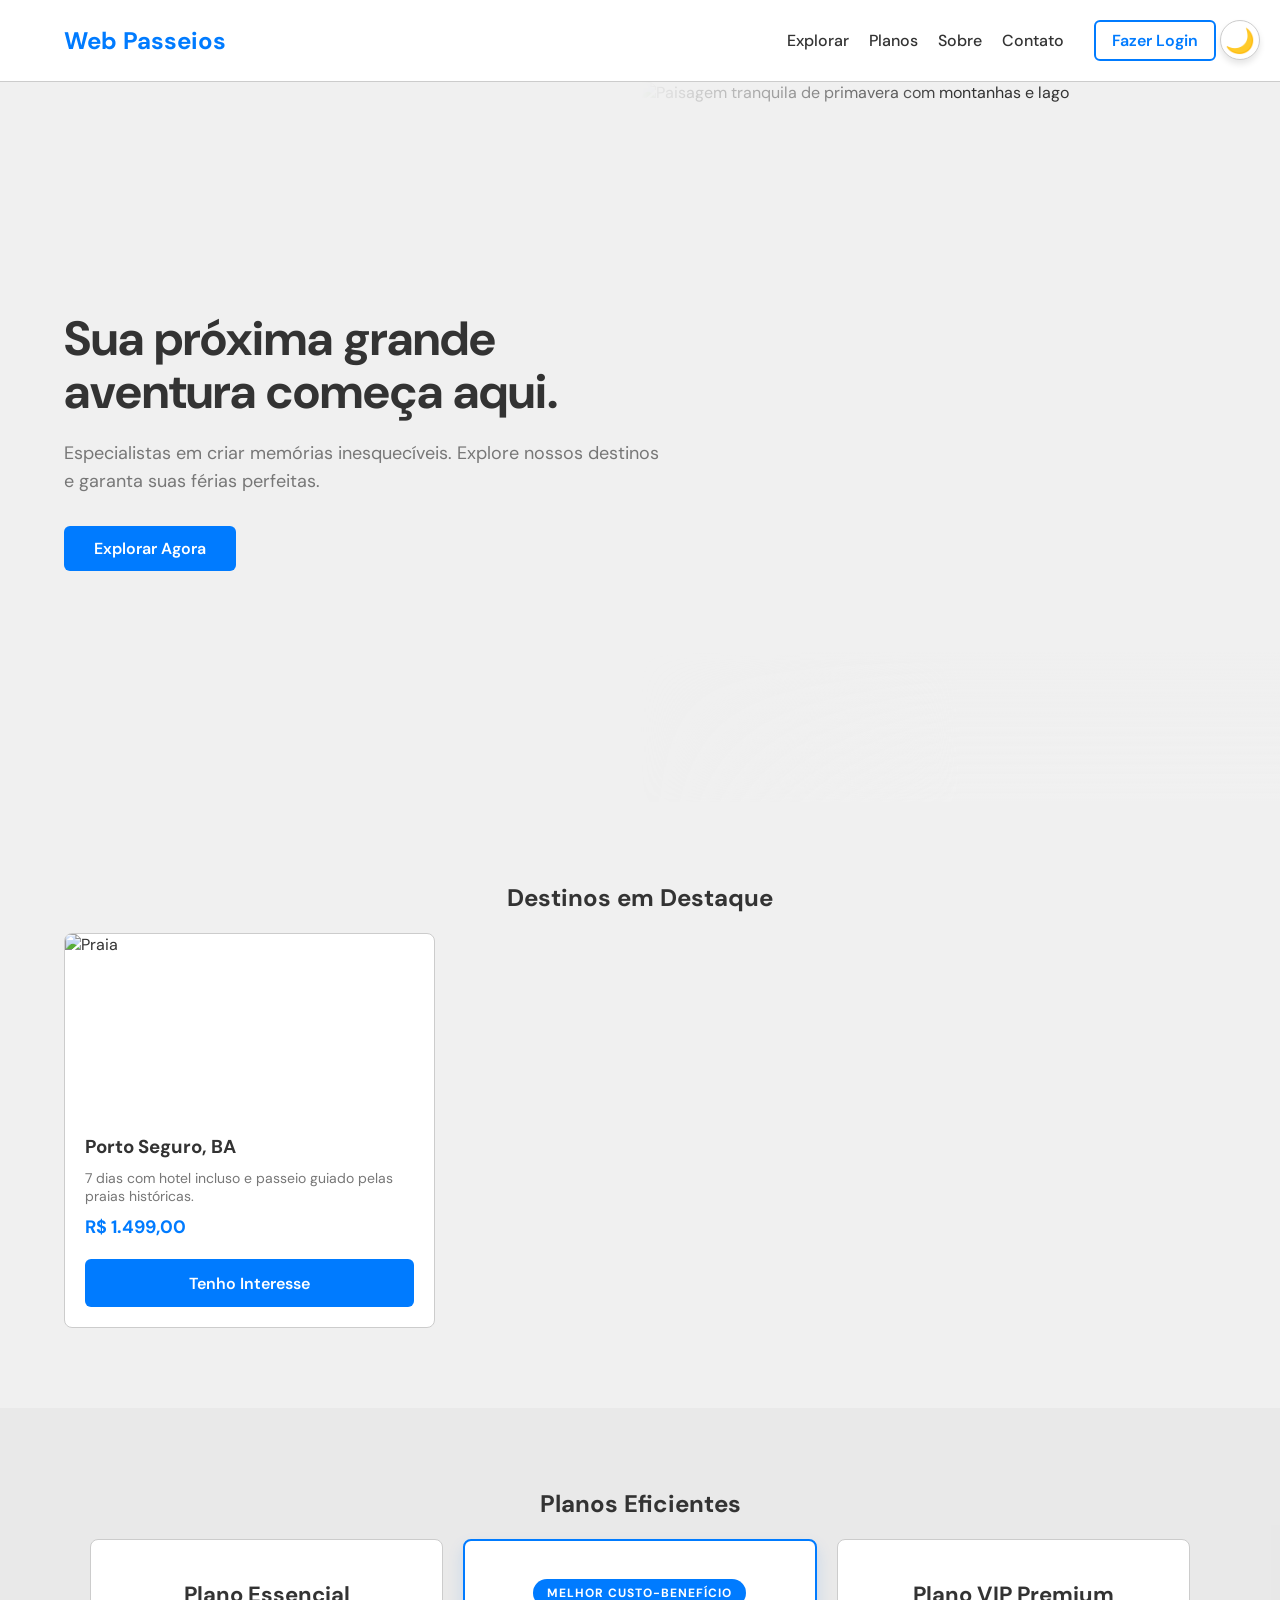
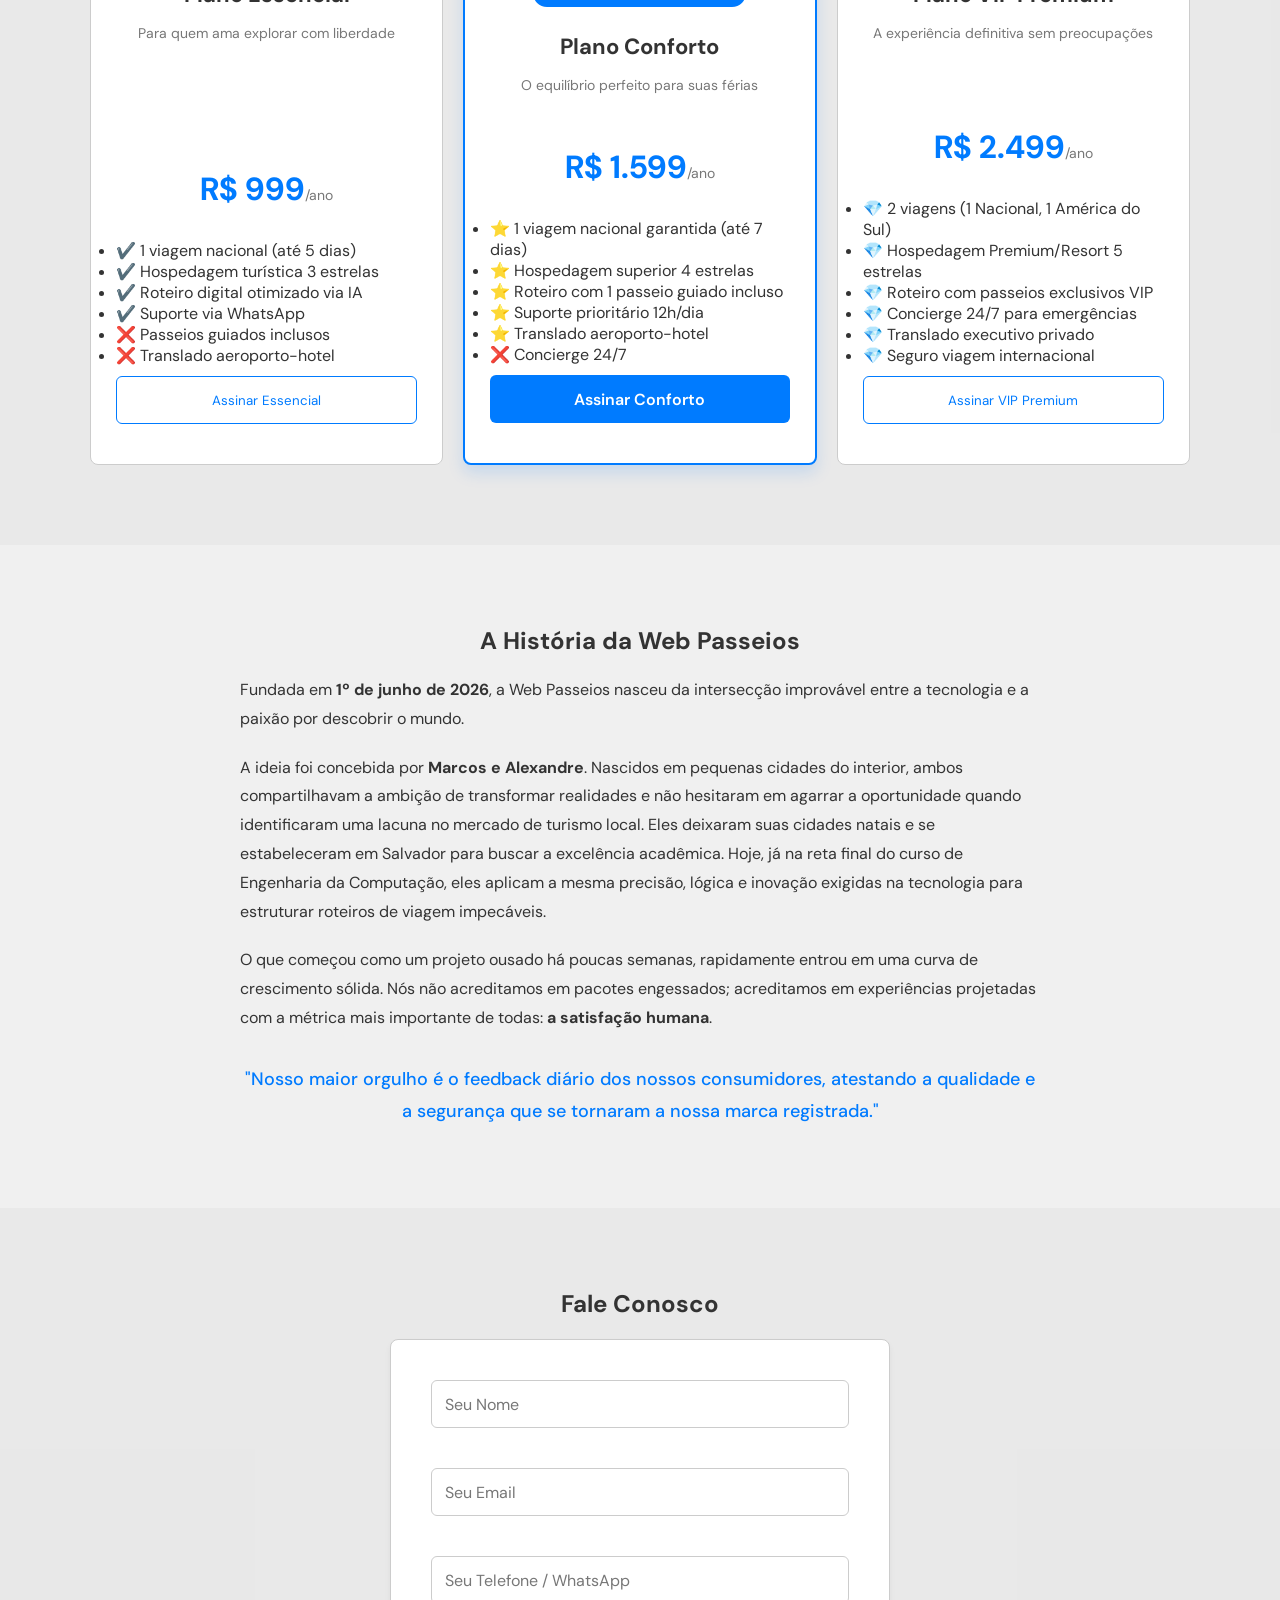
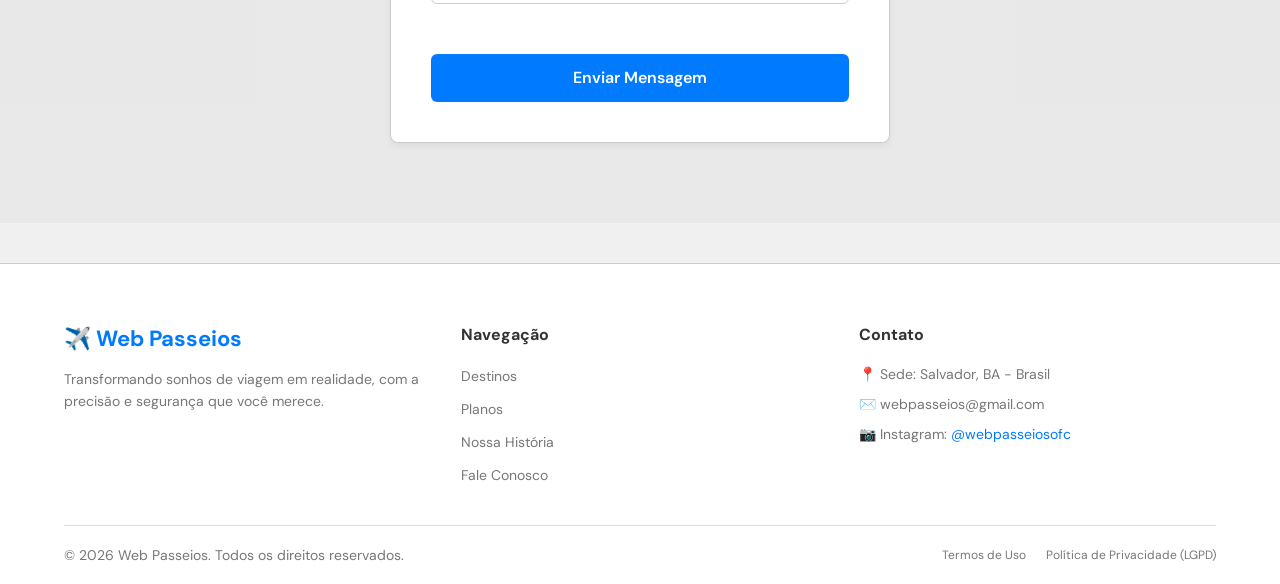
==== commit bd1f3d40: "v1.5" ====
--- a/index.html
+++ b/index.html
@@ -3,9 +3,9 @@
 <head>
     <meta charset="UTF-8">
     <meta name="viewport" content="width=device-width, initial-scale=1.0">
-    <title>MEI Viagens - Descubra o Mundo</title>
+    <title>Web Passeios</title>
     <link rel="stylesheet" href="./assets/css/style.css">
-    <script src="assets/js/main.js" defer></script>
+    <script type="module" src="assets/js/main.js"></script>
 </head>
 <body>
 
@@ -26,7 +26,7 @@
             </ul>
             
             <div class="auth-container">
-                <a href="login.html" id="nav-btn-login" class="btn-outline">Fazer Login</a>
+                <a href="pages/login.html" id="nav-btn-login" class="btn-outline">Fazer Login</a>
 
                 <div id="nav-user-profile" class="user-profile" style="display: none;">
                     <span id="nav-user-email" class="user-email">usuario@email.com</span>
@@ -71,26 +71,67 @@
         </section>
 
         <section id="planos" class="page-section bg-alt">
-            <h2 class="section-title" style="text-align: center;">Nossos Planos</h2>
-            <div class="cards-grid" style="max-width: 800px; margin: 0 auto;">
+            <h2 class="section-title" style="text-align: center;">Planos Eficientes</h2>
+            <div class="cards-grid" style="max-width: 1100px; margin: 0 auto;">
                 
                 <div class="plan-card">
-                    <div class="card-content" style="align-items: center; text-align: center; padding: 40px 20px;">
-                        <h3 style="font-size: 24px; margin-bottom: 10px;">Plano Básico</h3>
-                        <p class="card-desc">Hospedagem e Passagem Aérea</p>
-                        <p class="card-price" style="font-size: 32px; margin: 25px 0;">R$ 999<span style="font-size: 14px; font-weight: normal; color: var(--color-placeholder);">/pessoa</span></p>
-                        <button class="form-btn form-btn--submit" style="width: 100%; margin-top: auto;">Escolher Básico</button>
+                    <div class="card-content" style="padding: 40px 25px;">
+                        <h3 style="font-size: 22px; margin-bottom: 5px; text-align: center;">Plano Essencial</h3>
+                        <p class="card-desc" style="text-align: center; min-height: 40px;">Para quem ama explorar com liberdade</p>
+                        <p class="card-price" style="font-size: 32px; margin: 20px 0; text-align: center;">R$ 999<span style="font-size: 14px; font-weight: normal; color: var(--color-placeholder);">/ano</span></p>
+                        
+                        <ul class="plan-features">
+                            <li>✔️ 1 viagem nacional (até 5 dias)</li>
+                            <li>✔️ Hospedagem turística 3 estrelas</li>
+                            <li>✔️ Roteiro digital otimizado via IA</li>
+                            <li>✔️ Suporte via WhatsApp</li>
+                            <li class="feature-disabled">❌ Passeios guiados inclusos</li>
+                            <li class="feature-disabled">❌ Translado aeroporto-hotel</li>
+                        </ul>
+
+                        <button class="form-btn" style="width: 100%; margin-top: auto; border: 1px solid var(--color-primary); color: var(--color-primary);">Assinar Essencial</button>
                     </div>
                 </div>
 
                 <div class="plan-card plan-card--highlight">
-                    <div class="card-content" style="align-items: center; text-align: center; padding: 40px 20px;">
-                        <div style="background: var(--color-primary); color: white; padding: 4px 12px; border-radius: 20px; font-size: 12px; font-weight: bold; margin-bottom: 15px; text-transform: uppercase;">Mais Vendido</div>
-                        
-                        <h3 style="font-size: 24px; margin-bottom: 10px;">Plano VIP</h3>
-                        <p class="card-desc">All-Inclusive + Guias + Translado</p>
-                        <p class="card-price" style="font-size: 32px; margin: 25px 0;">R$ 2.499<span style="font-size: 14px; font-weight: normal; color: var(--color-placeholder);">/pessoa</span></p>
-                        <button class="form-btn form-btn--submit" style="width: 100%; margin-top: auto;">Escolher VIP</button>
+                    <div class="card-content" style="padding: 40px 25px;">
+                        <div style="text-align: center;">
+                            <span style="background: var(--color-primary); color: white; padding: 6px 14px; border-radius: 20px; font-size: 12px; font-weight: bold; text-transform: uppercase; letter-spacing: 1px;">Melhor Custo-Benefício</span>
+                        </div>
+                        
+                        <h3 style="font-size: 22px; margin-top: 20px; margin-bottom: 5px; text-align: center;">Plano Conforto</h3>
+                        <p class="card-desc" style="text-align: center; min-height: 40px;">O equilíbrio perfeito para suas férias</p>
+                        <p class="card-price" style="font-size: 32px; margin: 20px 0; text-align: center;">R$ 1.599<span style="font-size: 14px; font-weight: normal; color: var(--color-placeholder);">/ano</span></p>
+                        
+                        <ul class="plan-features">
+                            <li>⭐ 1 viagem nacional garantida (até 7 dias)</li>
+                            <li>⭐ Hospedagem superior 4 estrelas</li>
+                            <li>⭐ Roteiro com 1 passeio guiado incluso</li>
+                            <li>⭐ Suporte prioritário 12h/dia</li>
+                            <li>⭐ Translado aeroporto-hotel</li>
+                            <li class="feature-disabled">❌ Concierge 24/7</li>
+                        </ul>
+
+                        <button class="form-btn form-btn--submit" style="width: 100%; margin-top: auto;">Assinar Conforto</button>
+                    </div>
+                </div>
+
+                <div class="plan-card">
+                    <div class="card-content" style="padding: 40px 25px;">
+                        <h3 style="font-size: 22px; margin-bottom: 5px; text-align: center;">Plano VIP Premium</h3>
+                        <p class="card-desc" style="text-align: center; min-height: 40px;">A experiência definitiva sem preocupações</p>
+                        <p class="card-price" style="font-size: 32px; margin: 20px 0; text-align: center;">R$ 2.499<span style="font-size: 14px; font-weight: normal; color: var(--color-placeholder);">/ano</span></p>
+                        
+                        <ul class="plan-features">
+                            <li>💎 2 viagens (1 Nacional, 1 América do Sul)</li>
+                            <li>💎 Hospedagem Premium/Resort 5 estrelas</li>
+                            <li>💎 Roteiro com passeios exclusivos VIP</li>
+                            <li>💎 Concierge 24/7 para emergências</li>
+                            <li>💎 Translado executivo privado</li>
+                            <li>💎 Seguro viagem internacional</li>
+                        </ul>
+
+                        <button class="form-btn" style="width: 100%; margin-top: auto; border: 1px solid var(--color-primary); color: var(--color-primary);">Assinar VIP Premium</button>
                     </div>
                 </div>
 
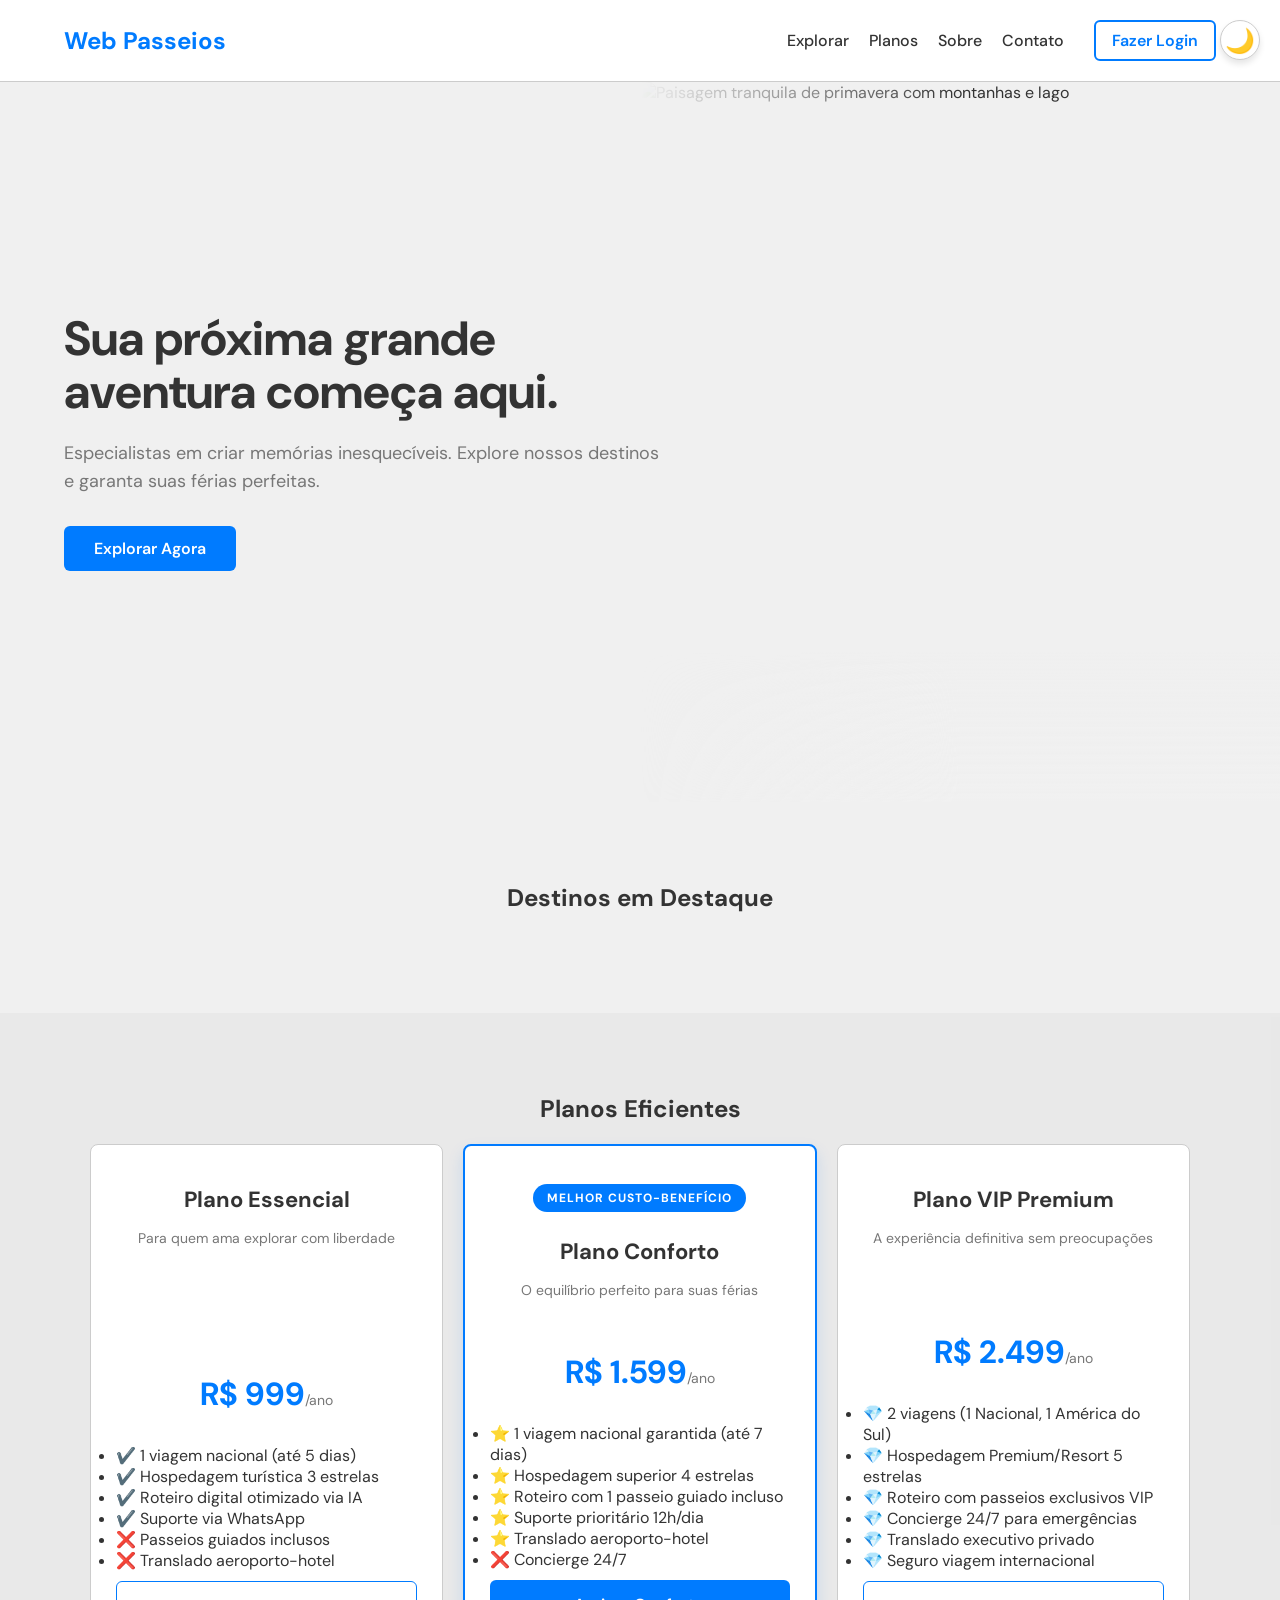
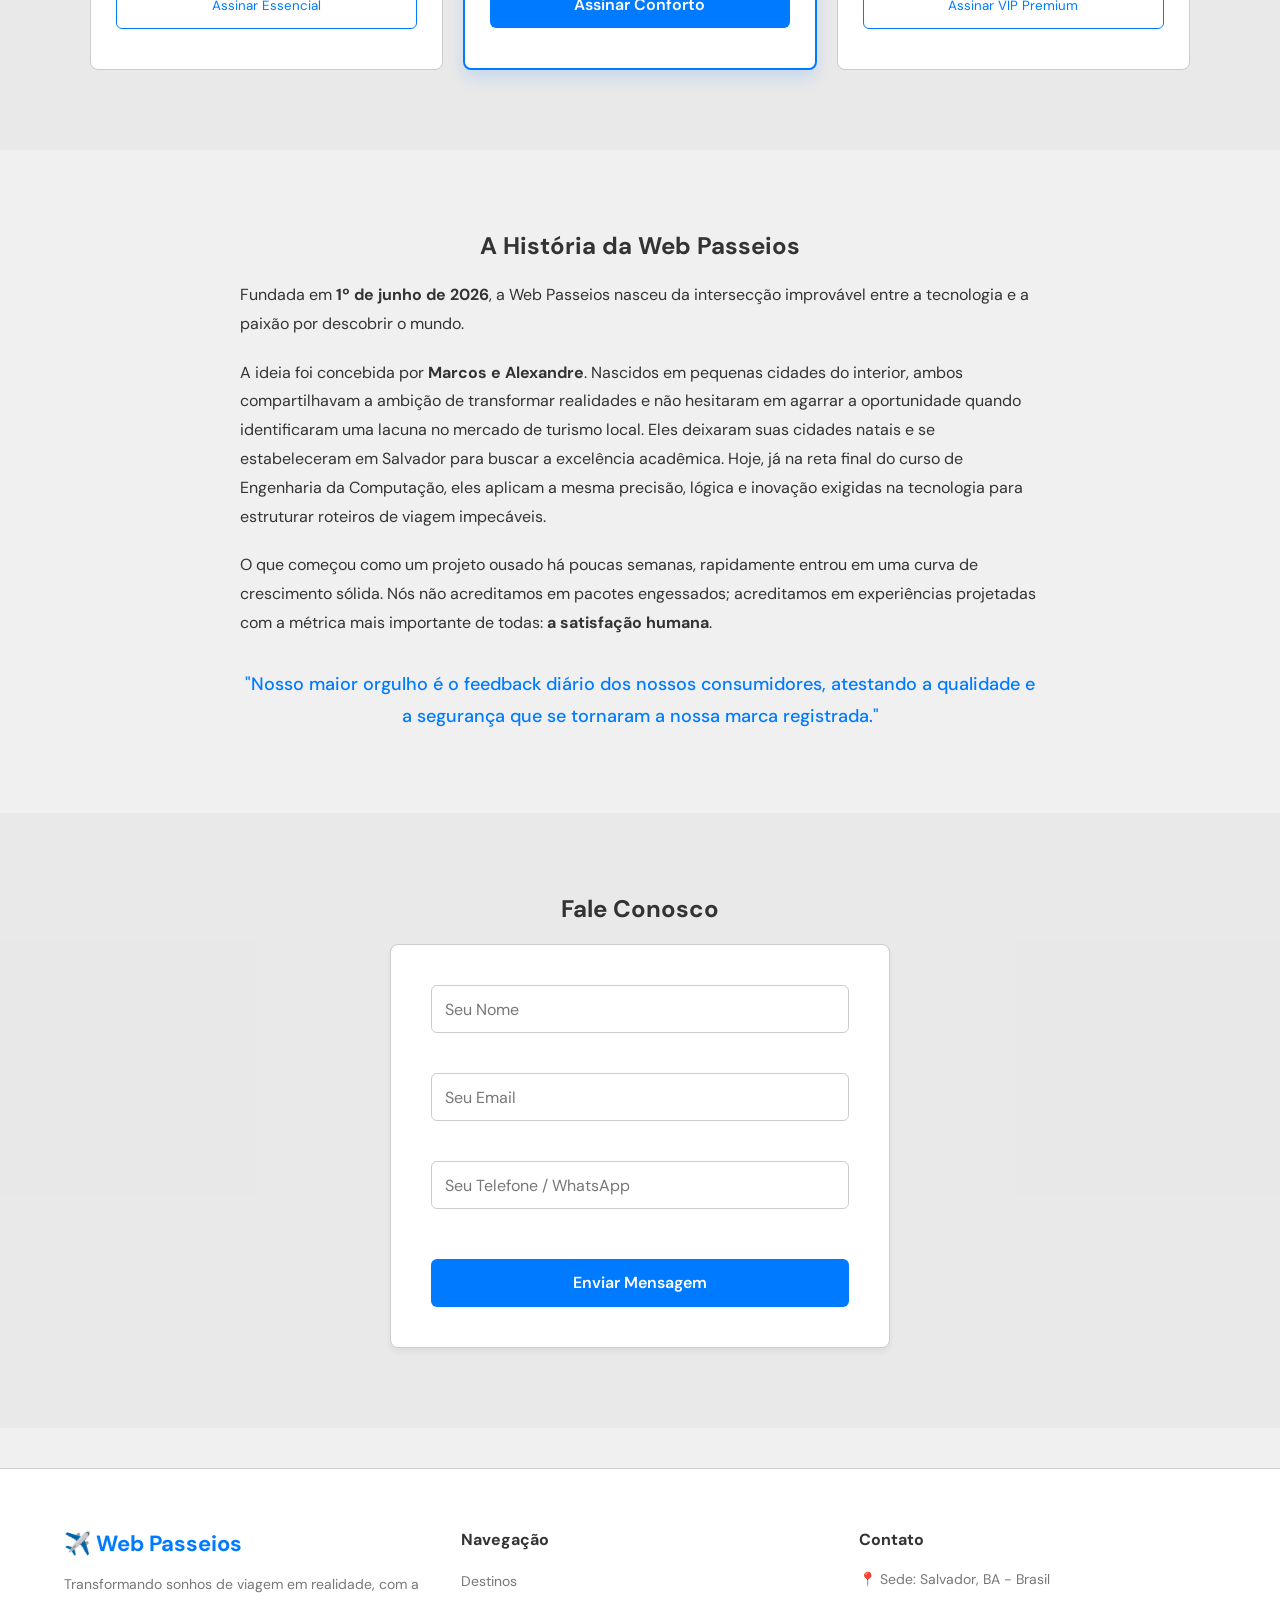
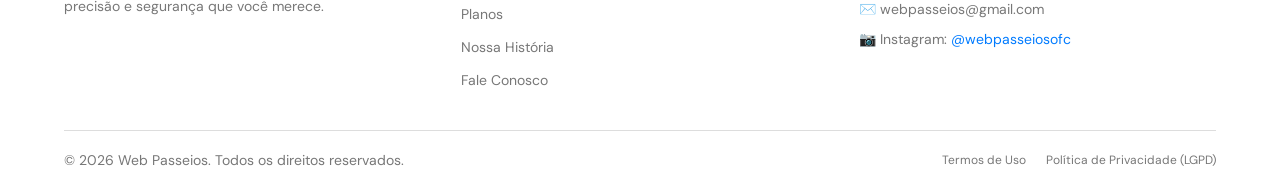
==== commit 9d1b96ce: "v1.6" ====
--- a/index.html
+++ b/index.html
@@ -56,18 +56,9 @@
 
         <section id="explorar" class="page-section">
             <h2 class="section-title" style="text-align: center;">Destinos em Destaque</h2>
-            
+    
             <div class="cards-grid" id="public-grid">
-                <div class="travel-card">
-                    <img src="https://images.unsplash.com/photo-1507525428034-b723cf961d3e?w=500" alt="Praia" class="card-img">
-                    <div class="card-content">
-                        <h3>Porto Seguro, BA</h3>
-                        <p class="card-desc">7 dias com hotel incluso e passeio guiado pelas praias históricas.</p>
-                        <p class="card-price">R$ 1.499,00</p>
-                        <button class="form-btn form-btn--submit" style="margin-top: 10px;">Tenho Interesse</button>
-                    </div>
-                </div>
-                </div>
+        </div>
         </section>
 
         <section id="planos" class="page-section bg-alt">
@@ -226,4 +217,4 @@
     </footer>
 
 </body>
-</html>+</html>
